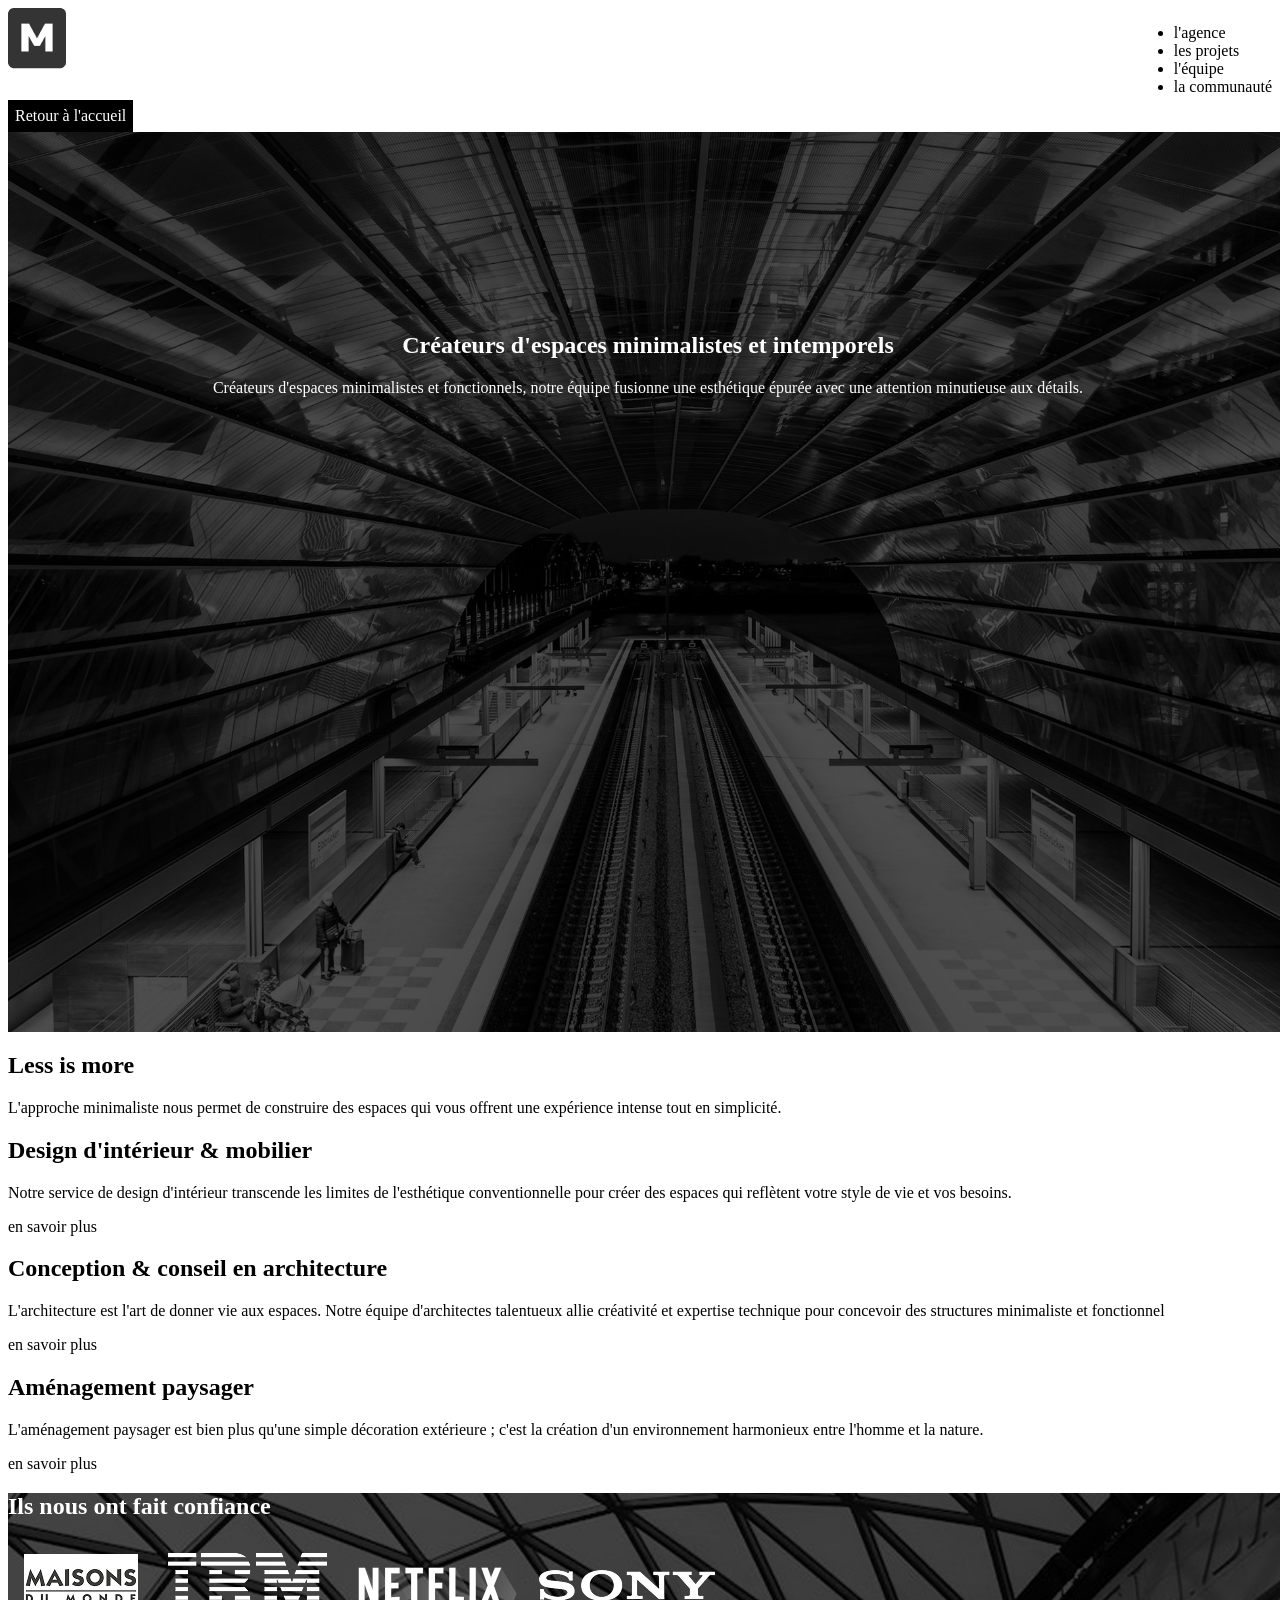
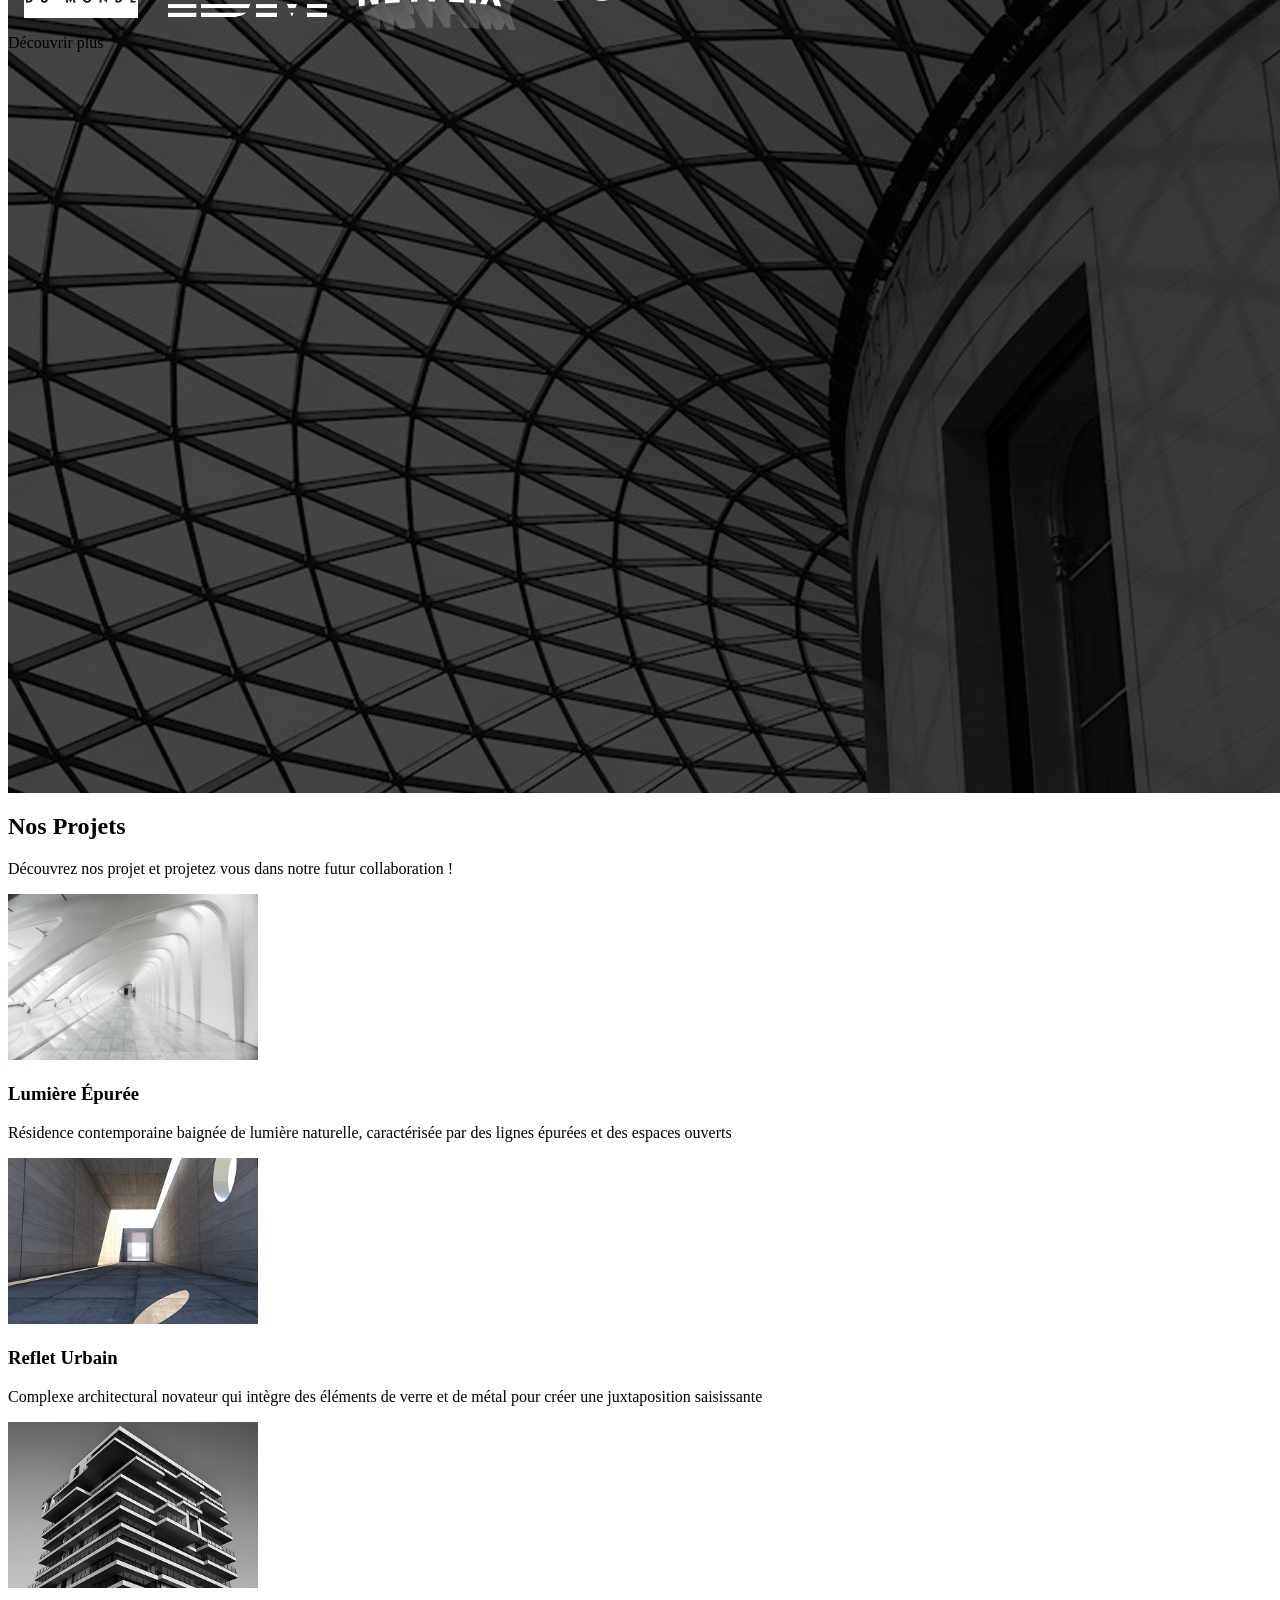
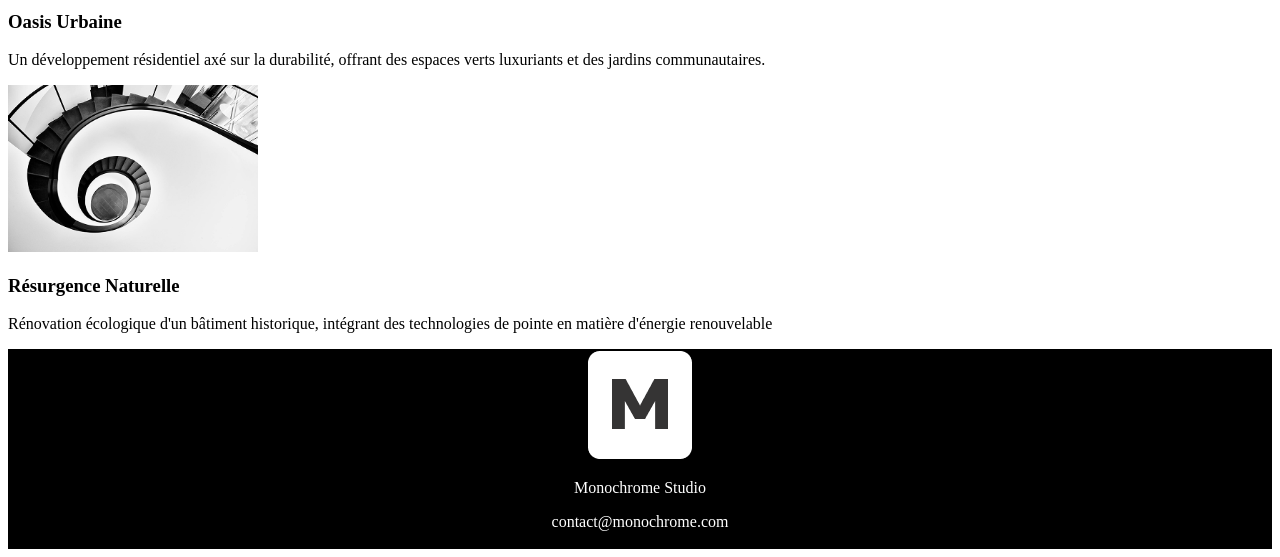
==== page2.html @ 57cabbd8 "ajout" ====
<!DOCTYPE html>
<html lang="en">
<head>
    <meta charset="UTF-8">
    <meta name="viewport" content="width=device-width, initial-scale=1.0">
    <title>Document</title>
    <link rel="stylesheet" href="style.css">
</head>
<body>
    <header>

        <div>
            <img src="asset/logo-black.png" alt="logo">
        </div>

        <a class="bouton_deux" href="index.html">Retour à l'accueil</a>

        <nav>
            <ul>
                <li><a href="">l'agence</a></li>
                <li><a href="">les projets</a></li>
                <li><a href="">l'équipe</a></li>
                <li><a href="">la communauté</a></li>
            </ul>
        </nav>

    </header>

    <main>

        <section class="section-hero blanc">
            <h1 class="centrer">Créateurs d'espaces minimalistes et intemporels</h1>
            <p class="centrer">Créateurs d'espaces minimalistes et fonctionnels, notre équipe fusionne une esthétique épurée avec une attention minutieuse aux détails.</p>
        </section>


        <section>
            <h2>Less is more</h2>
            <p>L'approche minimaliste nous permet de construire des espaces qui vous offrent une expérience intense tout
                en
                simplicité.</p>

            <div>
                <h2>Design d'intérieur & mobilier</h2>
                <p>Notre service de design d'intérieur transcende les limites de l'esthétique conventionnelle pour créer
                    des
                    espaces qui reflètent votre style de vie et vos besoins. </p>
                <a href="">en savoir plus</a>
            </div>

            <div>
                <h2>Conception & conseil en architecture</h2>
                <p>L'architecture est l'art de donner vie aux espaces. Notre équipe d'architectes talentueux allie
                    créativité et expertise technique pour concevoir des structures minimaliste et fonctionnel</p>
                <a href="">en savoir plus</a>
            </div>

            <div>
                <h2>Aménagement paysager</h2>
                <p>L'aménagement paysager est bien plus qu'une simple décoration extérieure ; c'est la création d'un
                    environnement harmonieux entre l'homme et la nature. </p>
                <a href="">en savoir plus</a>
            </div>
        </section>

        <section class="fond2">

            <h2 class="blanc">Ils nous ont fait confiance</h2>

            <div>
                <img src="asset/maison-du-monde.png" alt="maison-du-monde">
                <img src="asset/ibm.png" alt="ibm">
                <img src="asset/netflix.png" alt="netflix">
                <img src="asset/sony.png" alt="sony">
            </div>

            <a href="">Découvrir plus</a>
        </section>

        <section>
            <a href="">
                <div>
                    <h2>Nos Projets</h2>
                    <p>Découvrez nos projet et projetez vous dans notre futur collaboration !</p>


                    <img src="asset/img1-lumiere-Epuree.png" alt="lumière" width="250">
                    <h3>Lumière Épurée</h3>
                    <p>Résidence contemporaine baignée de lumière naturelle, caractérisée par des lignes épurées et des espaces ouverts</p>
                </div>
            </a>

            <div>
                <img src="asset/img-galerie-2.png" alt="reflet" width="250">
                <h3>Reflet Urbain</h3>
                <p>Complexe architectural novateur qui intègre des éléments de verre et de métal pour créer une
                    juxtaposition saisissante</p>
            </div>

            <div>
                <img src="asset/img-galerie-3.png" alt="oasis" width="250">
                <h3>Oasis Urbaine</h3>
                <p>Un développement résidentiel axé sur la durabilité, offrant des espaces verts luxuriants et des
                    jardins
                    communautaires.</p>
            </div>

            <div>
                <img src="asset/img-galerie-4.png" alt="résurgence" width="250">
                <h3>Résurgence Naturelle</h3>
                <p>Rénovation écologique d'un bâtiment historique, intégrant des technologies de pointe en matière
                    d'énergie
                    renouvelable</p>
            </div>
        </section>
    </main>

    <footer>
        <img src="asset/logo-white.png" alt="logo">
        <p>Monochrome Studio</p>
        <p>contact@monochrome.com</p>
    </footer>
    
</body>
</html>
---- style.css ----
header{
    display: flex;
    justify-content: space-between;
}

.blanc {
    color: #FFFFFF;
}

.centrer {
    text-align: center;
    position: relative;
    top: 200px;
}

.section-hero {
    width: 1280px;
    height: 100vh;
    /* 100% de la hauteur de l'écran */
    background-image: url(asset/bg-image-hero.png);
    background-repeat: no-repeat;
    background-size: cover;
}

.fond2 {
    width: 1280px;
    height: 100vh;
    background-image: url(asset/bg-image-2.png);
    background-repeat: no-repeat;
    background-size: cover;
}

footer {
    background: black;
    text-align: center;
    color: white;
    padding: 2px;
}

a{
    text-decoration: none;
    color: black
}

.bouton{
    border:1px solid black;
    border-radius: 30px;
    background-color: black;
    padding: 5px;
    color: white;
}

.bouton_deux{
    border:2px solid black;
    background-color: black;
    color: white;
    padding: 5px;
    position: absolute;
    left: 500 px;
    top: 100px
}
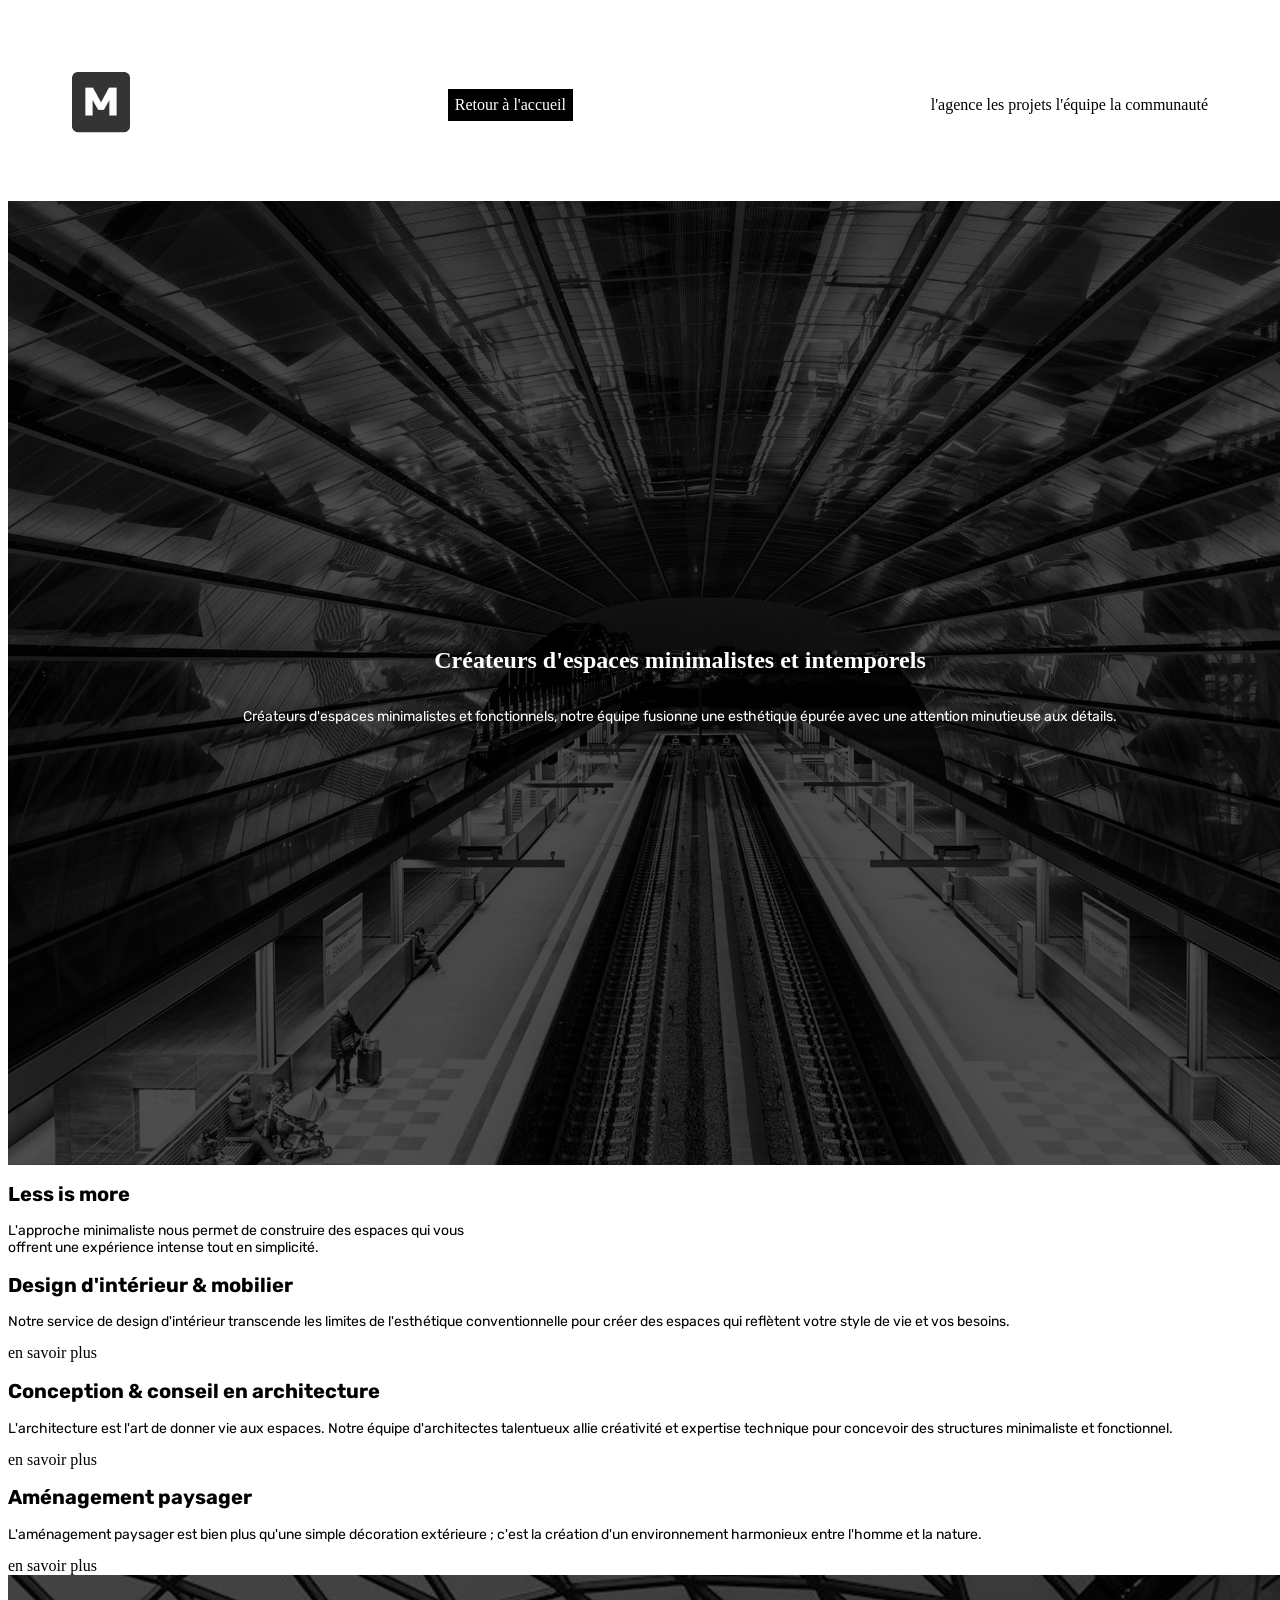
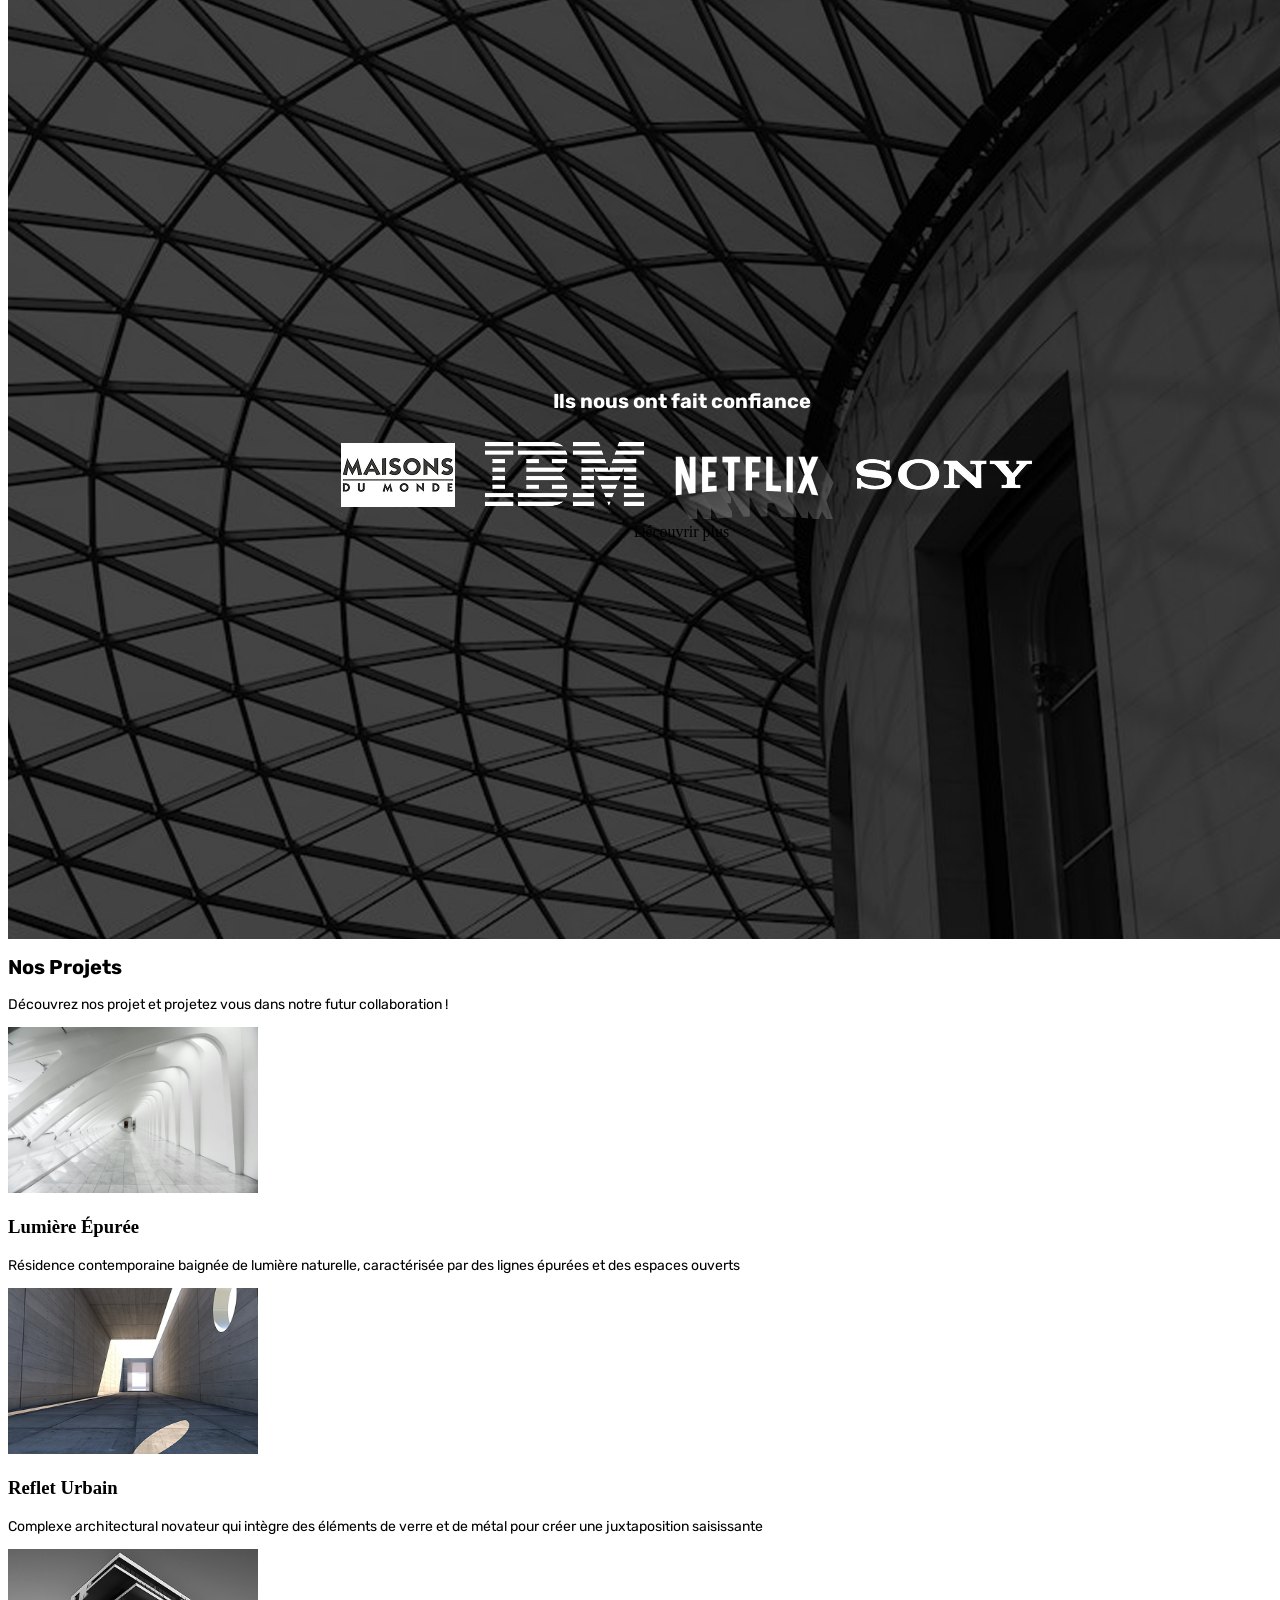
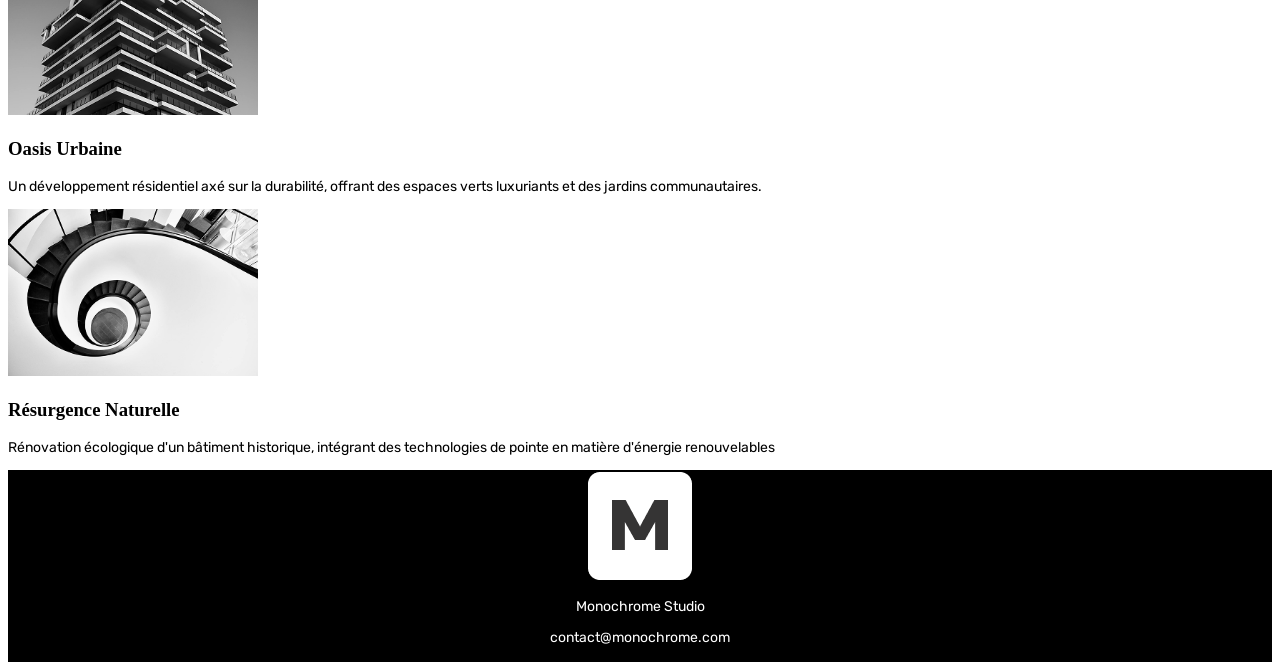
==== commit cf561fea: "nav" ====
--- a/page2.html
+++ b/page2.html
@@ -1,11 +1,13 @@
 <!DOCTYPE html>
 <html lang="en">
+
 <head>
     <meta charset="UTF-8">
     <meta name="viewport" content="width=device-width, initial-scale=1.0">
     <title>Document</title>
     <link rel="stylesheet" href="style.css">
 </head>
+
 <body>
     <header>
 
@@ -36,29 +38,23 @@
 
         <section>
             <h2>Less is more</h2>
-            <p>L'approche minimaliste nous permet de construire des espaces qui vous offrent une expérience intense tout
-                en
-                simplicité.</p>
+            <p>L'approche minimaliste nous permet de construire des espaces qui vous<br>      offrent une expérience intense tout en simplicité.</p>
 
             <div>
                 <h2>Design d'intérieur & mobilier</h2>
-                <p>Notre service de design d'intérieur transcende les limites de l'esthétique conventionnelle pour créer
-                    des
-                    espaces qui reflètent votre style de vie et vos besoins. </p>
+                <p>Notre service de design d'intérieur transcende les limites de  l'esthétique conventionnelle pour créer des espaces qui reflètent votre  style de vie et vos besoins.</p>
                 <a href="">en savoir plus</a>
             </div>
 
             <div>
                 <h2>Conception & conseil en architecture</h2>
-                <p>L'architecture est l'art de donner vie aux espaces. Notre équipe d'architectes talentueux allie
-                    créativité et expertise technique pour concevoir des structures minimaliste et fonctionnel</p>
+                <p>L'architecture est l'art de donner vie aux espaces. Notre équipe  d'architectes talentueux allie créativité et expertise technique pour  concevoir des structures minimaliste et fonctionnel.</p>
                 <a href="">en savoir plus</a>
             </div>
 
             <div>
                 <h2>Aménagement paysager</h2>
-                <p>L'aménagement paysager est bien plus qu'une simple décoration extérieure ; c'est la création d'un
-                    environnement harmonieux entre l'homme et la nature. </p>
+                <p>L'aménagement paysager est bien plus qu'une simple décoration extérieure  ; c'est la création d'un environnement harmonieux entre l'homme et la  nature.</p>
                 <a href="">en savoir plus</a>
             </div>
         </section>
@@ -86,7 +82,8 @@
 
                     <img src="asset/img1-lumiere-Epuree.png" alt="lumière" width="250">
                     <h3>Lumière Épurée</h3>
-                    <p>Résidence contemporaine baignée de lumière naturelle, caractérisée par des lignes épurées et des espaces ouverts</p>
+                    <p>Résidence contemporaine baignée de lumière naturelle, caractérisée par des lignes épurées et des
+                        espaces ouverts</p>
                 </div>
             </a>
 
@@ -110,7 +107,7 @@
                 <h3>Résurgence Naturelle</h3>
                 <p>Rénovation écologique d'un bâtiment historique, intégrant des technologies de pointe en matière
                     d'énergie
-                    renouvelable</p>
+                    renouvelables</p>
             </div>
         </section>
     </main>
@@ -120,6 +117,7 @@
         <p>Monochrome Studio</p>
         <p>contact@monochrome.com</p>
     </footer>
-    
+
 </body>
+
 </html>
--- a/style.css
+++ b/style.css
@@ -1,6 +1,10 @@
+@import url('https://fonts.googleapis.com/css2?family=Rubik:ital,wght@0,300..900;1,300..900&display=swap');
+
 header{
     display: flex;
     justify-content: space-between;
+    align-items: center;
+    padding: 4rem;
 }
 
 .blanc {
@@ -9,8 +13,8 @@
 
 .centrer {
     text-align: center;
-    position: relative;
-    top: 200px;
+    /*position: relative;*/
+    /*top: 200px;*/
 }
 
 .section-hero {
@@ -19,15 +23,29 @@
     /* 100% de la hauteur de l'écran */
     background-image: url(asset/bg-image-hero.png);
     background-repeat: no-repeat;
+    background-position: center;
     background-size: cover;
+    display: flex;
+    flex-direction: column;
+    justify-content: center;
+    align-items: center;
+    text-align: center;
+    padding: 2rem;
 }
 
 .fond2 {
-    width: 1280px;
+    width: 1283px;
     height: 100vh;
     background-image: url(asset/bg-image-2.png);
     background-repeat: no-repeat;
+    background-position: center;
     background-size: cover;
+    display: flex;
+    flex-direction: column;
+    justify-content: center;
+    align-items: center;
+    text-align: center;
+    padding: 2rem;
 }
 
 footer {
@@ -39,7 +57,36 @@
 
 a{
     text-decoration: none;
-    color: black
+    color: black;
+}
+
+#menu a {
+    letter-spacing: 0.2rem;
+}
+
+li{
+    list-style: none;
+    display: inline-block;
+}
+
+.taille{
+    font-family: "Rubik", sans-serif;
+    font-size: 36px;
+}
+
+h2{
+    font-family: "Rubik", sans-serif;
+    font-size: 20px;
+}
+
+p{
+    font-family: "Rubik", sans-serif;
+    font-size: 14px;
+}
+
+.flex{
+    display: flex;
+    padding: 2rem;
 }
 
 .bouton{
@@ -55,7 +102,7 @@
     background-color: black;
     color: white;
     padding: 5px;
-    position: absolute;
-    left: 500 px;
-    top: 100px
+    /*position: absolute;*/
+    /*left: 500px;*/
+    /*top: 50px;*/
 }
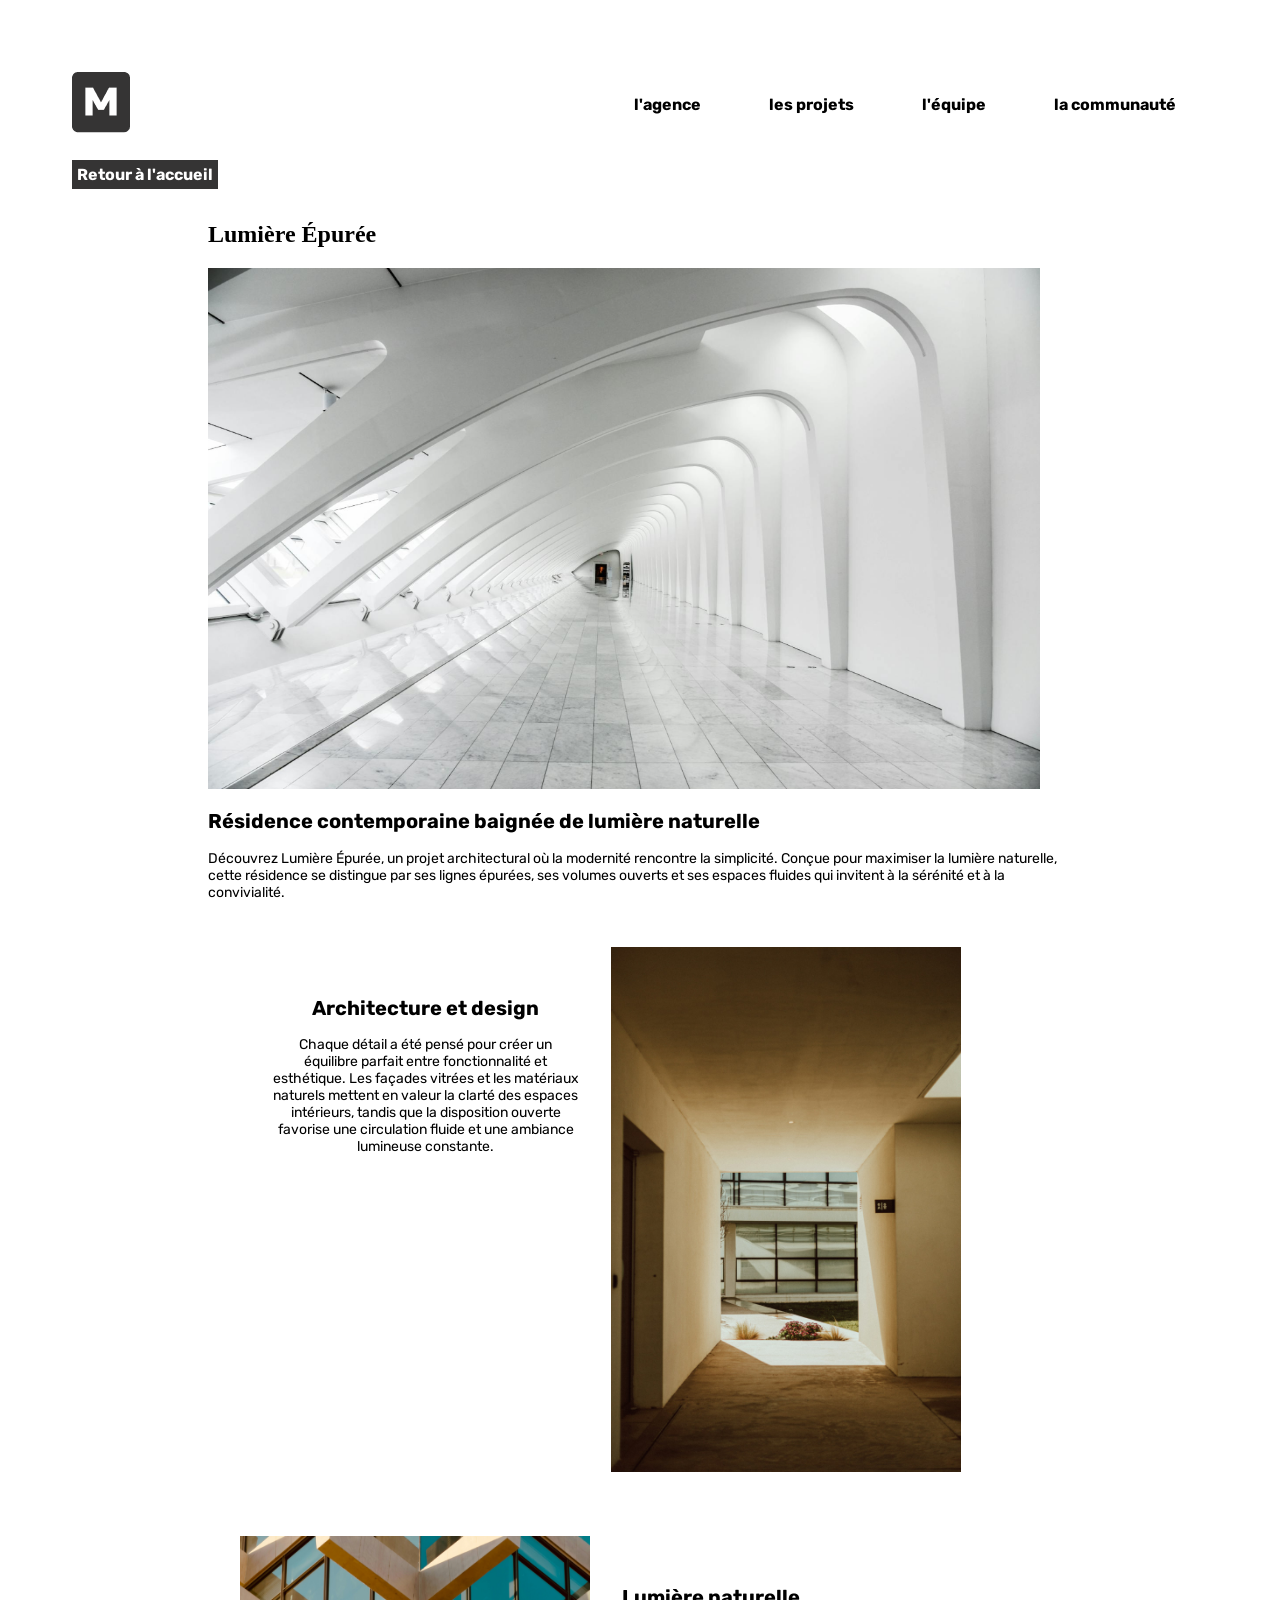
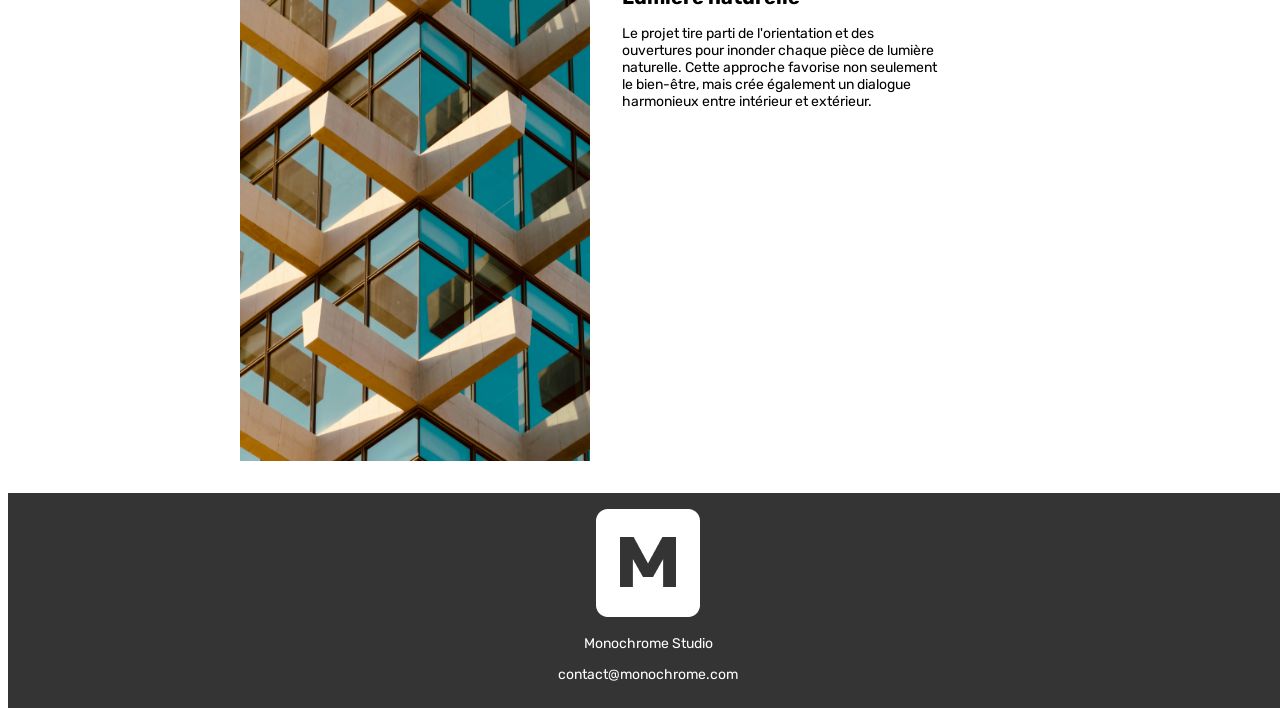
==== commit 28b1a42c: "page2" ====
--- a/page2.html
+++ b/page2.html
@@ -30,86 +30,47 @@
 
     <main>
 
-        <section class="section-hero blanc">
-            <h1 class="centrer">Créateurs d'espaces minimalistes et intemporels</h1>
-            <p class="centrer">Créateurs d'espaces minimalistes et fonctionnels, notre équipe fusionne une esthétique épurée avec une attention minutieuse aux détails.</p>
+        <section class="marges">
+            <h1>Lumière Épurée</h1>
+
+            <img class="lumière" src="asset/img1-lumiere-Epuree.png" alt="lumière épurée">
+
+            <h2>Résidence contemporaine baignée de lumière naturelle</h2>
+
+            <p>Découvrez Lumière Épurée, un projet architectural où la modernité rencontre la simplicité. Conçue pour
+                maximiser la lumière naturelle, cette résidence se distingue par ses lignes épurées, ses volumes ouverts
+                et ses espaces fluides qui invitent à la sérénité et à la convivialité.</p>
         </section>
 
 
-        <section>
-            <h2>Less is more</h2>
-            <p>L'approche minimaliste nous permet de construire des espaces qui vous<br>      offrent une expérience intense tout en simplicité.</p>
+        <section class="flex marges">
+            <div class="paragraphe centrer padding">
+                <h2>Architecture et design</h2>
 
-            <div>
-                <h2>Design d'intérieur & mobilier</h2>
-                <p>Notre service de design d'intérieur transcende les limites de  l'esthétique conventionnelle pour créer des espaces qui reflètent votre  style de vie et vos besoins.</p>
-                <a href="">en savoir plus</a>
+                <p>Chaque détail a été pensé pour créer un équilibre parfait entre fonctionnalité et
+                    esthétique. Les façades vitrées et les matériaux naturels mettent en valeur la clarté des espaces
+                    intérieurs, tandis que la disposition ouverte favorise une circulation fluide et une ambiance
+                    lumineuse
+                    constante.</p>
             </div>
 
-            <div>
-                <h2>Conception & conseil en architecture</h2>
-                <p>L'architecture est l'art de donner vie aux espaces. Notre équipe  d'architectes talentueux allie créativité et expertise technique pour  concevoir des structures minimaliste et fonctionnel.</p>
-                <a href="">en savoir plus</a>
-            </div>
+            <img class="architecture" src="asset/architecture et design.jpg" alt="architecture et design">
+        </section>
 
-            <div>
-                <h2>Aménagement paysager</h2>
-                <p>L'aménagement paysager est bien plus qu'une simple décoration extérieure  ; c'est la création d'un environnement harmonieux entre l'homme et la  nature.</p>
-                <a href="">en savoir plus</a>
+        <section class="flex marges">
+
+            <img class="architecture" src="asset/lumière naturelle.jpg" alt="lumière naturelle">
+
+            <div class="paragraphes padding">
+                <h2>Lumière naturelle</h2>
+
+                <p>Le projet tire parti de l'orientation et des ouvertures pour inonder chaque pièce de lumière
+                    naturelle. Cette approche favorise non seulement le bien-être, mais crée également un dialogue
+                    harmonieux entre intérieur et extérieur.
+                </p>
             </div>
         </section>
 
-        <section class="fond2">
-
-            <h2 class="blanc">Ils nous ont fait confiance</h2>
-
-            <div>
-                <img src="asset/maison-du-monde.png" alt="maison-du-monde">
-                <img src="asset/ibm.png" alt="ibm">
-                <img src="asset/netflix.png" alt="netflix">
-                <img src="asset/sony.png" alt="sony">
-            </div>
-
-            <a href="">Découvrir plus</a>
-        </section>
-
-        <section>
-            <a href="">
-                <div>
-                    <h2>Nos Projets</h2>
-                    <p>Découvrez nos projet et projetez vous dans notre futur collaboration !</p>
-
-
-                    <img src="asset/img1-lumiere-Epuree.png" alt="lumière" width="250">
-                    <h3>Lumière Épurée</h3>
-                    <p>Résidence contemporaine baignée de lumière naturelle, caractérisée par des lignes épurées et des
-                        espaces ouverts</p>
-                </div>
-            </a>
-
-            <div>
-                <img src="asset/img-galerie-2.png" alt="reflet" width="250">
-                <h3>Reflet Urbain</h3>
-                <p>Complexe architectural novateur qui intègre des éléments de verre et de métal pour créer une
-                    juxtaposition saisissante</p>
-            </div>
-
-            <div>
-                <img src="asset/img-galerie-3.png" alt="oasis" width="250">
-                <h3>Oasis Urbaine</h3>
-                <p>Un développement résidentiel axé sur la durabilité, offrant des espaces verts luxuriants et des
-                    jardins
-                    communautaires.</p>
-            </div>
-
-            <div>
-                <img src="asset/img-galerie-4.png" alt="résurgence" width="250">
-                <h3>Résurgence Naturelle</h3>
-                <p>Rénovation écologique d'un bâtiment historique, intégrant des technologies de pointe en matière
-                    d'énergie
-                    renouvelables</p>
-            </div>
-        </section>
     </main>
 
     <footer>
--- a/style.css
+++ b/style.css
@@ -1,6 +1,6 @@
 @import url('https://fonts.googleapis.com/css2?family=Rubik:ital,wght@0,300..900;1,300..900&display=swap');
 
-header{
+header {
     display: flex;
     justify-content: space-between;
     align-items: center;
@@ -40,22 +40,17 @@
     background-repeat: no-repeat;
     background-position: center;
     background-size: cover;
-    display: flex;
-    flex-direction: column;
-    justify-content: center;
-    align-items: center;
-    text-align: center;
     padding: 2rem;
 }
 
-footer {
-    background: black;
-    text-align: center;
-    color: white;
-    padding: 2px;
+header a {
+    font-family: "Rubik", sans-serif;
+    font-size: 16px;
+    font-weight: bold;
 }
 
-a{
+a {
+    font-family: "Rubik", sans-serif;
     text-decoration: none;
     color: black;
 }
@@ -64,45 +59,91 @@
     letter-spacing: 0.2rem;
 }
 
-li{
+li {
     list-style: none;
     display: inline-block;
+    padding: 0 2rem;
 }
 
-.taille{
+.taille {
     font-family: "Rubik", sans-serif;
     font-size: 36px;
 }
 
-h2{
+h2 {
     font-family: "Rubik", sans-serif;
     font-size: 20px;
 }
 
-p{
+p {
     font-family: "Rubik", sans-serif;
     font-size: 14px;
 }
 
-.flex{
+.paragraphe {
+    width: 307px;
+    height: 213px;
+}
+
+.paragraphes {
+    width: 315px;
+    height: 161px;
+}
+
+.flex {
     display: flex;
+    padding: 2rem;
+    flex-wrap: nowrap;
+}
+
+.padding {
     padding: 2rem;
 }
 
-.bouton{
-    border:1px solid black;
+.bouton {
+    border: 1px solid black;
     border-radius: 30px;
     background-color: black;
     padding: 5px;
     color: white;
 }
 
-.bouton_deux{
-    border:2px solid black;
-    background-color: black;
+.btn {
+    border: 1px solid black;
+    border-radius: 30px;
+    background-color: white;
+    padding: 5px;
+    color: black;
+    position: absolute;
+}
+
+.bouton_deux {
+    background-color: #353434;
     color: white;
     padding: 5px;
-    /*position: absolute;*/
-    /*left: 500px;*/
-    /*top: 50px;*/
+    position: absolute;
+    top: 160px;
+}
+
+.lumière {
+    width: 832px;
+    height: 521px;
+}
+
+.architecture {
+    width: 350px;
+    height: 525px;
+}
+
+.marges{
+    margin-inline: 200px 200px;
+}
+
+footer {
+    width: 1280px;
+    height: 183px;
+    background-color: #353434;
+    text-align: center;
+    color: white;
+    padding: 1rem 0 1rem 0;
 }
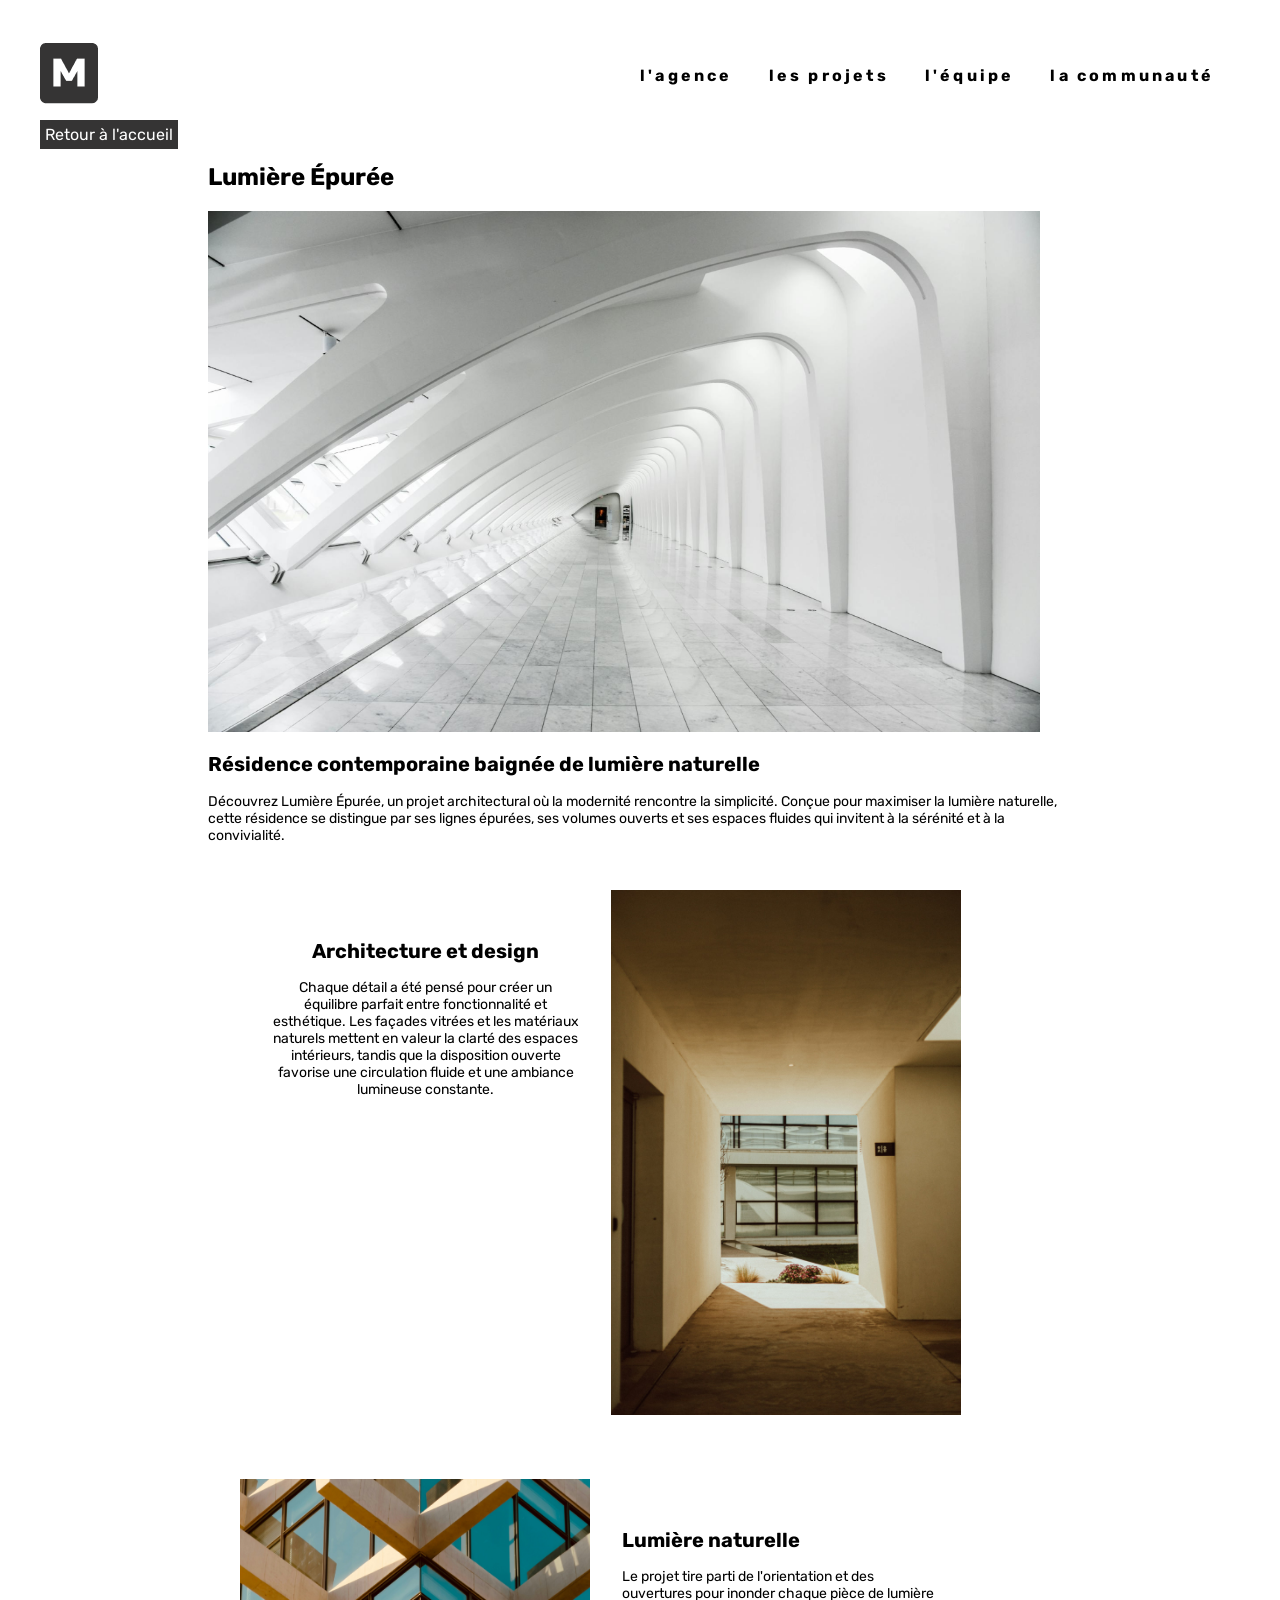
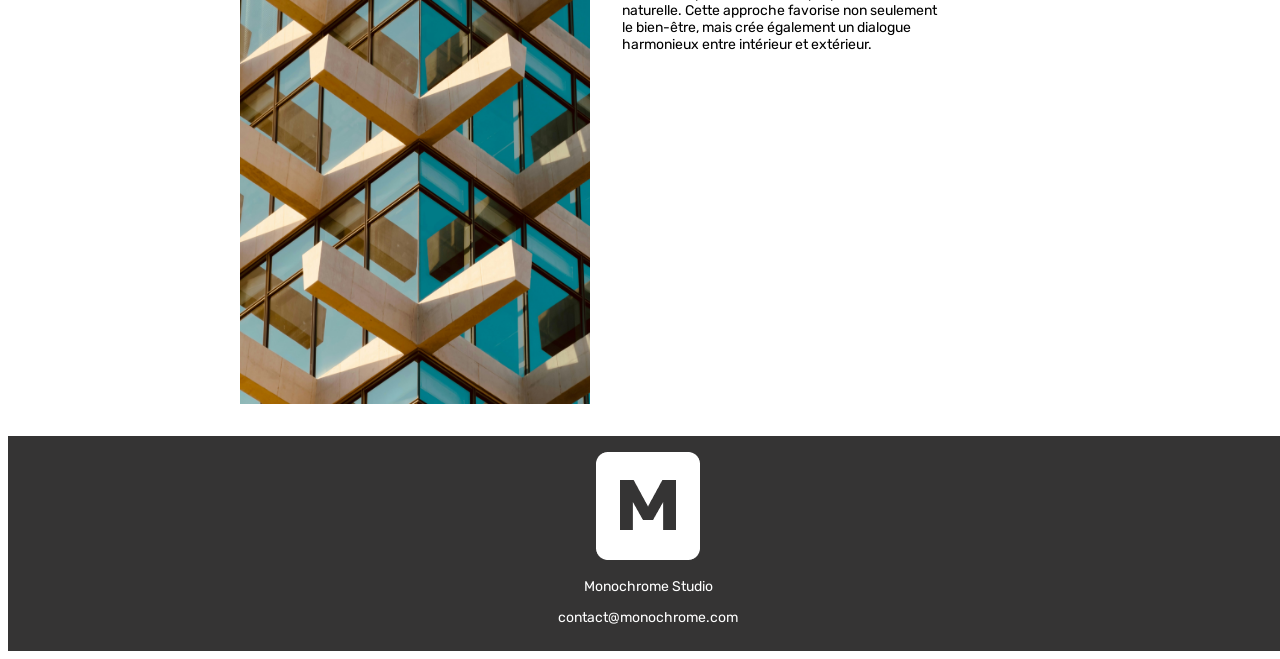
==== commit 3d74d4bd: "ajout" ====
--- a/page2.html
+++ b/page2.html
@@ -17,7 +17,7 @@
 
         <a class="bouton_deux" href="index.html">Retour à l'accueil</a>
 
-        <nav>
+        <nav id="menu">
             <ul>
                 <li><a href="">l'agence</a></li>
                 <li><a href="">les projets</a></li>
--- a/style.css
+++ b/style.css
@@ -1,10 +1,25 @@
 @import url('https://fonts.googleapis.com/css2?family=Rubik:ital,wght@0,300..900;1,300..900&display=swap');
+
+body{
+    font-family: "Rubik", sans-serif;
+}
 
 header {
     display: flex;
     justify-content: space-between;
     align-items: center;
-    padding: 4rem;
+    padding: 2rem;
+}
+
+header a {
+    font-size: 16px;
+    color: black;
+}
+
+nav {
+    padding: 10px 10px;
+    width: max-content;
+    box-sizing: border-box;
 }
 
 .blanc {
@@ -40,43 +55,52 @@
     background-repeat: no-repeat;
     background-position: center;
     background-size: cover;
+    display: flex;
+    flex-direction: column;
+    justify-content: center;
+    align-items: center;
+    text-align: center;
     padding: 2rem;
 }
 
-header a {
-    font-family: "Rubik", sans-serif;
-    font-size: 16px;
+nav a {
     font-weight: bold;
 }
 
 a {
-    font-family: "Rubik", sans-serif;
-    text-decoration: none;
-    color: black;
+  text-decoration: none;
+  color: black;
+  font-size: 16px;
 }
 
 #menu a {
     letter-spacing: 0.2rem;
 }
 
+#menu li {
+    display: inline-block;
+    padding: 0 1rem;
+}
+
 li {
     list-style: none;
-    display: inline-block;
-    padding: 0 2rem;
+}
+
+ul {
+    padding: 0;
 }
 
 .taille {
-    font-family: "Rubik", sans-serif;
     font-size: 36px;
 }
 
 h2 {
-    font-family: "Rubik", sans-serif;
+    font-weight: bold;
     font-size: 20px;
 }
 
 p {
-    font-family: "Rubik", sans-serif;
+    font-weight: 400;
     font-size: 14px;
 }
 
@@ -93,28 +117,33 @@
 .flex {
     display: flex;
     padding: 2rem;
-    flex-wrap: nowrap;
 }
 
 .padding {
     padding: 2rem;
 }
 
+.relative {
+    position: relative;
+    top: -150px;
+}
+
 .bouton {
-    border: 1px solid black;
-    border-radius: 30px;
-    background-color: black;
-    padding: 5px;
+    border-radius: 5px;
+    background-color: #353434;
+    padding: 9px 20px;
     color: white;
+    display: inline-block;
 }
 
 .btn {
-    border: 1px solid black;
-    border-radius: 30px;
+    border-radius: 5px;
     background-color: white;
-    padding: 5px;
+    padding: 9px 20px;
     color: black;
-    position: absolute;
+    display: inline-block;
+    position: relative;
+    top: 80px;
 }
 
 .bouton_deux {
@@ -122,7 +151,7 @@
     color: white;
     padding: 5px;
     position: absolute;
-    top: 160px;
+    top: 120px;
 }
 
 .lumière {
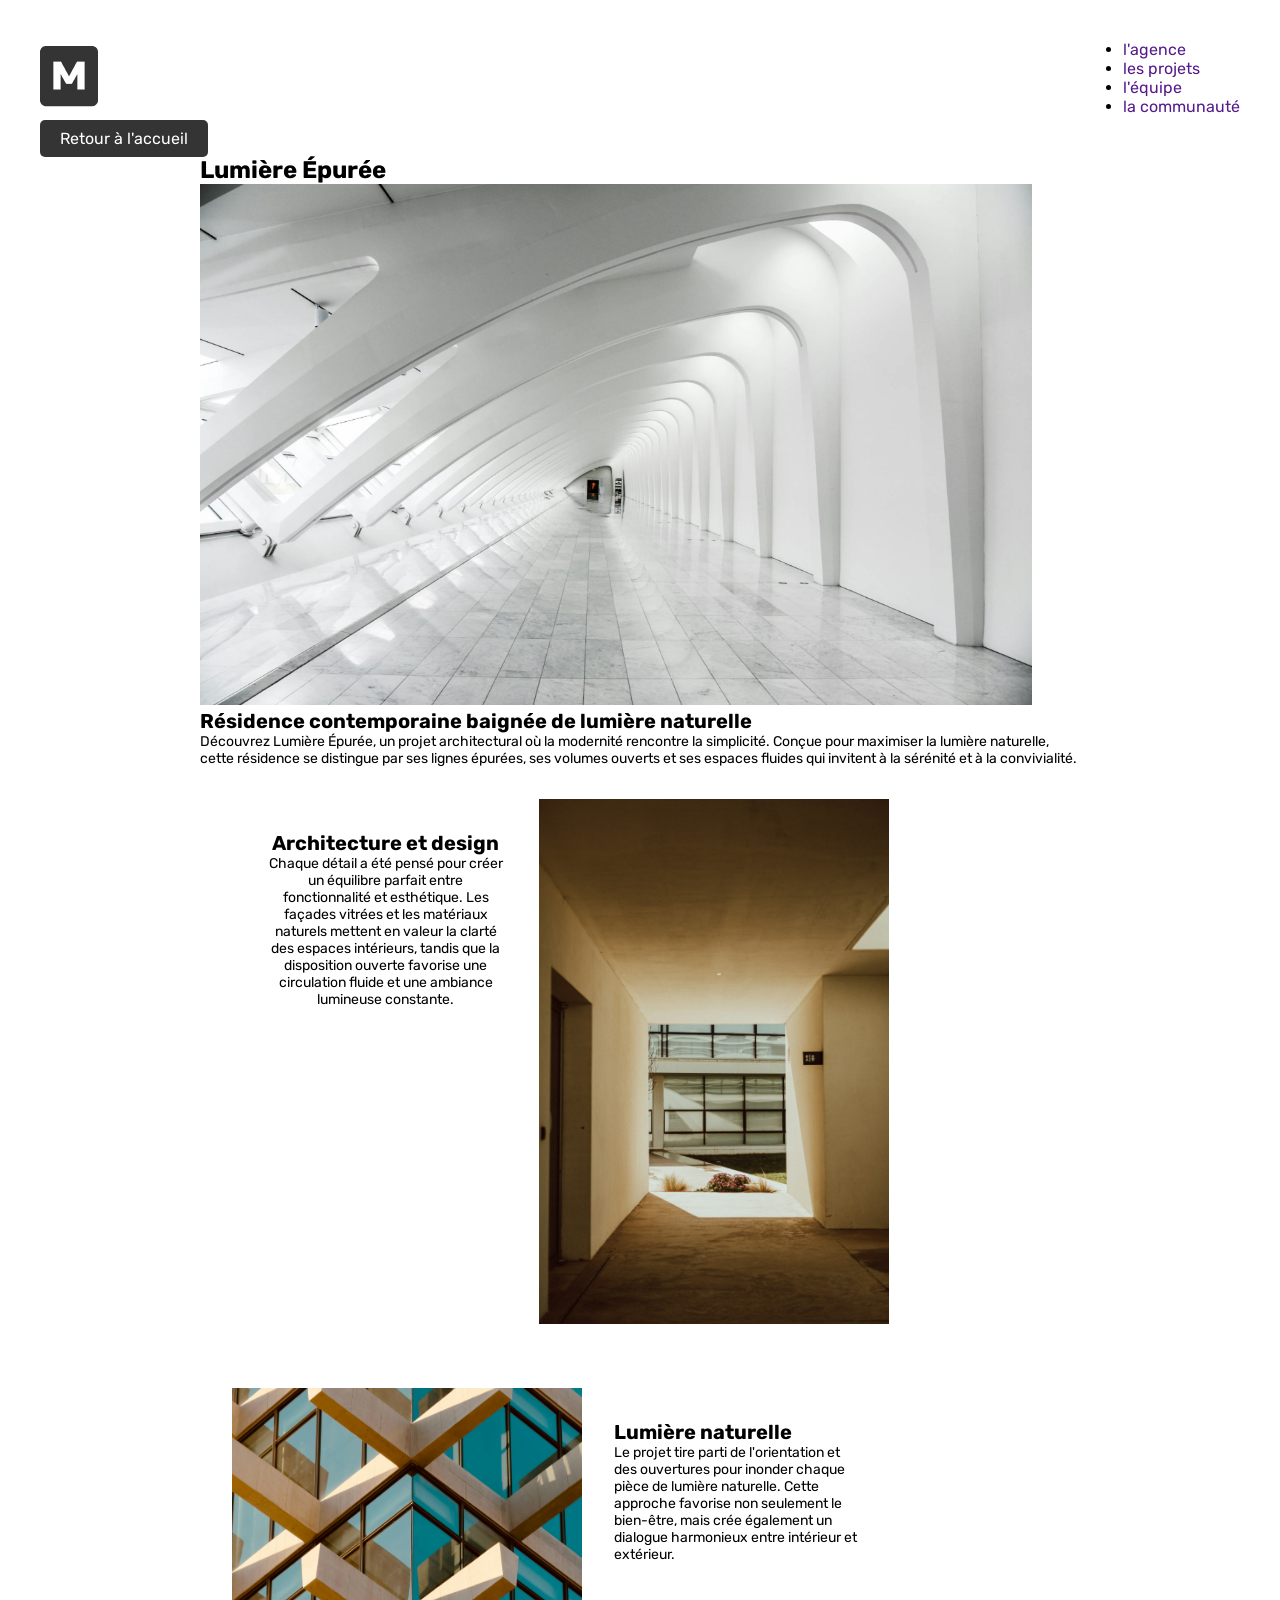
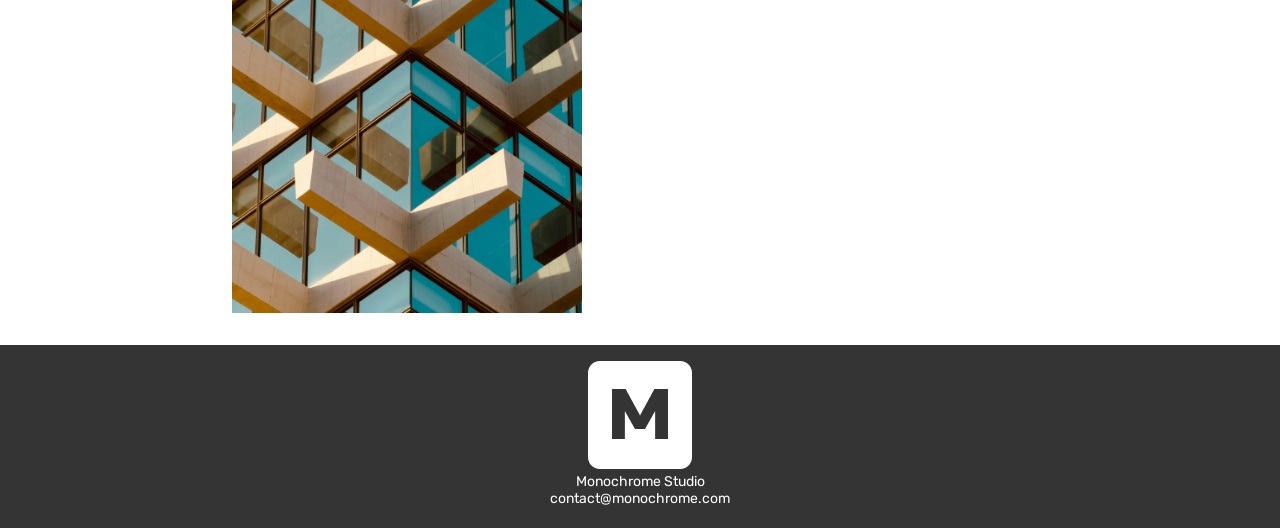
==== commit e7dec62c: "display" ====
--- a/page2.html
+++ b/page2.html
@@ -17,7 +17,7 @@
 
         <a class="bouton_deux" href="index.html">Retour à l'accueil</a>
 
-        <nav id="menu">
+        <nav id="menu" class="gap-8">
             <ul>
                 <li><a href="">l'agence</a></li>
                 <li><a href="">les projets</a></li>
--- a/style.css
+++ b/style.css
@@ -1,25 +1,36 @@
 @import url('https://fonts.googleapis.com/css2?family=Rubik:ital,wght@0,300..900;1,300..900&display=swap');
 
-body{
+* {
+    margin: 0;
+    padding: 0;
+    box-sizing: border-box;
     font-family: "Rubik", sans-serif;
 }
 
+body {
+    font-family: "Rubik", sans-serif;
+}
+
 header {
     display: flex;
+    flex-wrap: wrap;
     justify-content: space-between;
     align-items: center;
-    padding: 2rem;
+    padding: 40px;
+}
+
+.gap-8 {
+    display: flex;
+    gap: 8px;
 }
 
 header a {
-    font-size: 16px;
-    color: black;
+    /* font-size: 16px; */
+    /* color: black; */
 }
 
 nav {
-    padding: 10px 10px;
-    width: max-content;
-    box-sizing: border-box;
+    /* width: max-content; */
 }
 
 .blanc {
@@ -28,8 +39,6 @@
 
 .centrer {
     text-align: center;
-    /*position: relative;*/
-    /*top: 200px;*/
 }
 
 .section-hero {
@@ -38,14 +47,10 @@
     /* 100% de la hauteur de l'écran */
     background-image: url(asset/bg-image-hero.png);
     background-repeat: no-repeat;
-    background-position: center;
     background-size: cover;
     display: flex;
-    flex-direction: column;
+    align-items: center;
     justify-content: center;
-    align-items: center;
-    text-align: center;
-    padding: 2rem;
 }
 
 .fond2 {
@@ -64,34 +69,51 @@
 }
 
 nav a {
-    font-weight: bold;
-}
-
+    /* text-align: center; */
+    /* font-weight: bold; */
+    /* padding: 10px; */
+}
+
+/* Texte */
 a {
-  text-decoration: none;
-  color: black;
-  font-size: 16px;
+    text-decoration: none;
+    /*color: black;*/
+    /*font-size: 16px; */
+}
+
+.black {
+    color: black;
+}
+
+/* Taille */
+
+.w-40 {
+    width: 40px;
 }
 
 #menu a {
-    letter-spacing: 0.2rem;
+    /* letter-spacing: 0.2rem; */
 }
 
 #menu li {
-    display: inline-block;
-    padding: 0 1rem;
+    /* display: inline-block; */
+    /* padding: 0 1rem; */
 }
 
 li {
-    list-style: none;
+    /* list-style: none; */
 }
 
 ul {
-    padding: 0;
+    /* padding: 0; */
 }
 
 .taille {
     font-size: 36px;
+}
+
+h1 {
+    font-weight: bold;
 }
 
 h2 {
@@ -126,6 +148,11 @@
 .relative {
     position: relative;
     top: -150px;
+}
+
+.position {
+    position: relative;
+    left: 260px;
 }
 
 .bouton {
@@ -147,9 +174,11 @@
 }
 
 .bouton_deux {
+    border-radius: 5px;
     background-color: #353434;
     color: white;
-    padding: 5px;
+    padding: 9px 20px;
+    display: inline-block;
     position: absolute;
     top: 120px;
 }
@@ -164,7 +193,7 @@
     height: 525px;
 }
 
-.marges{
+.marges {
     margin-inline: 200px 200px;
 }
 
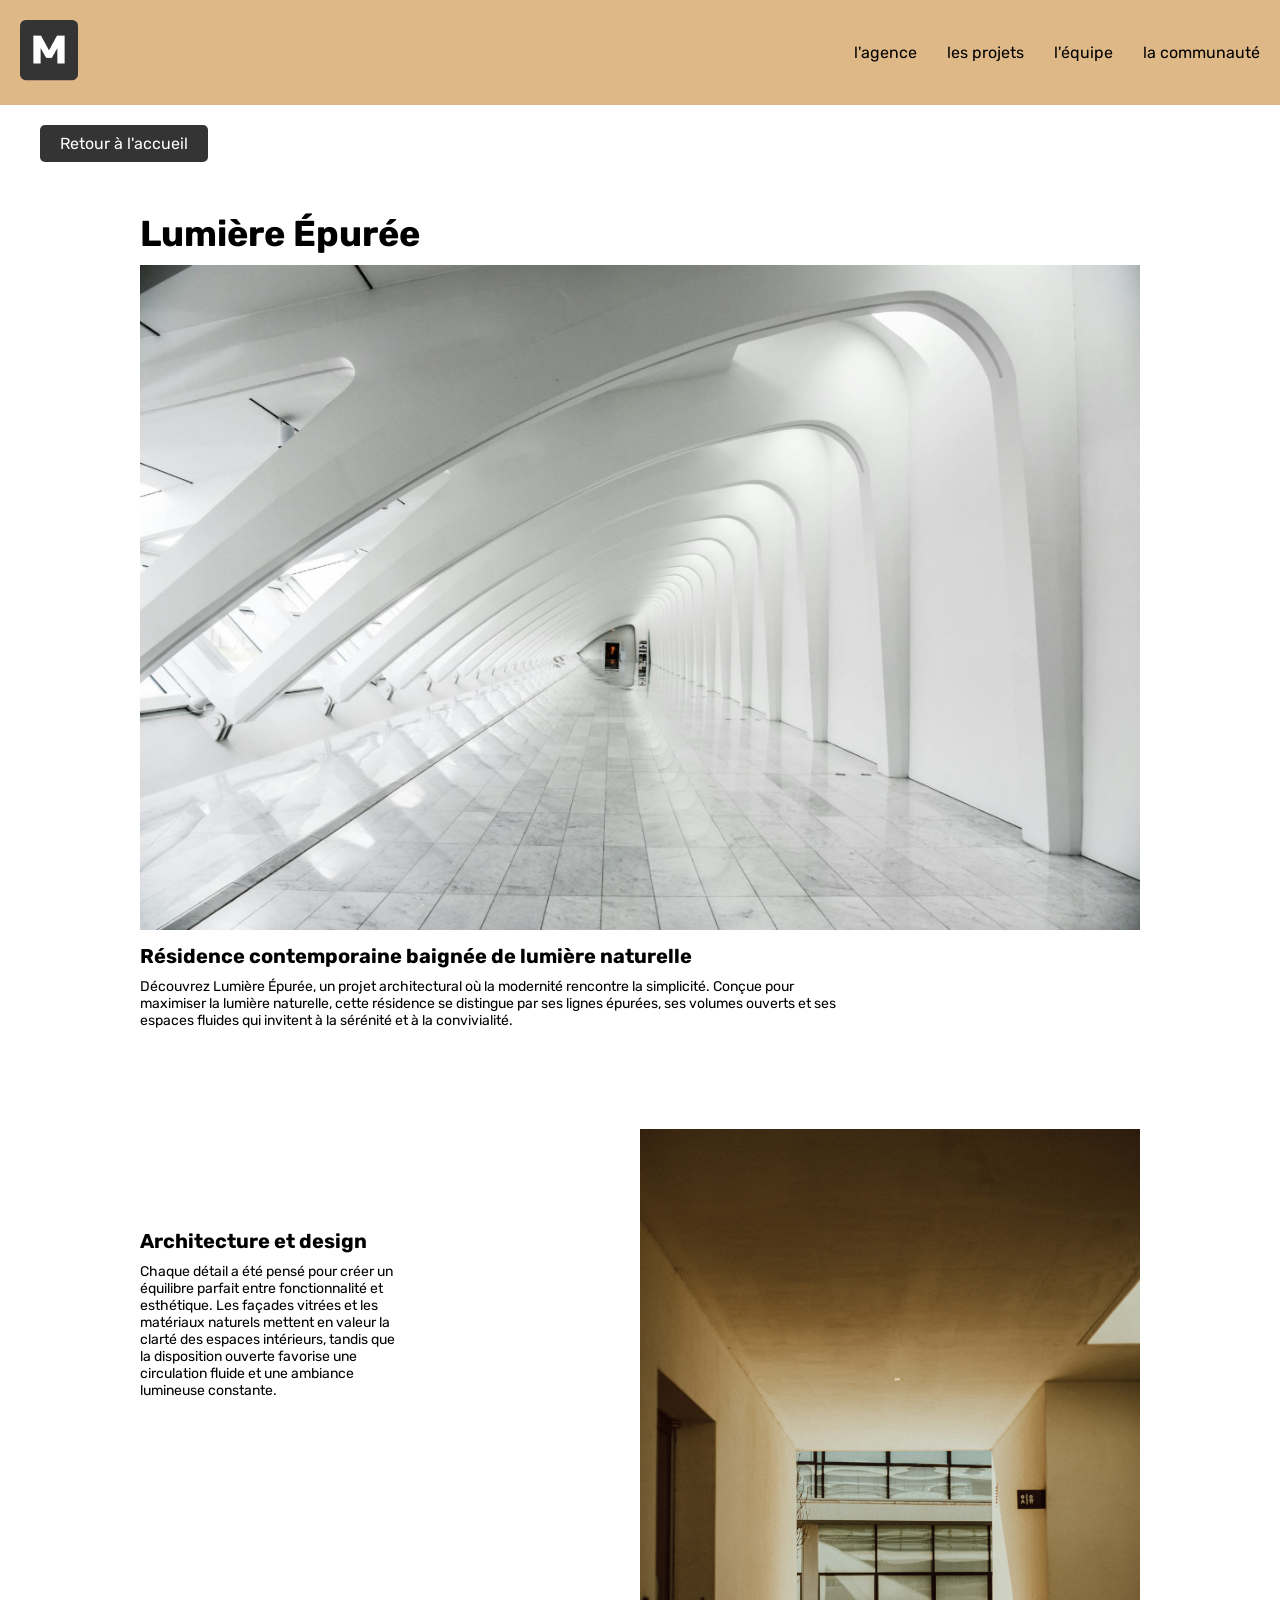
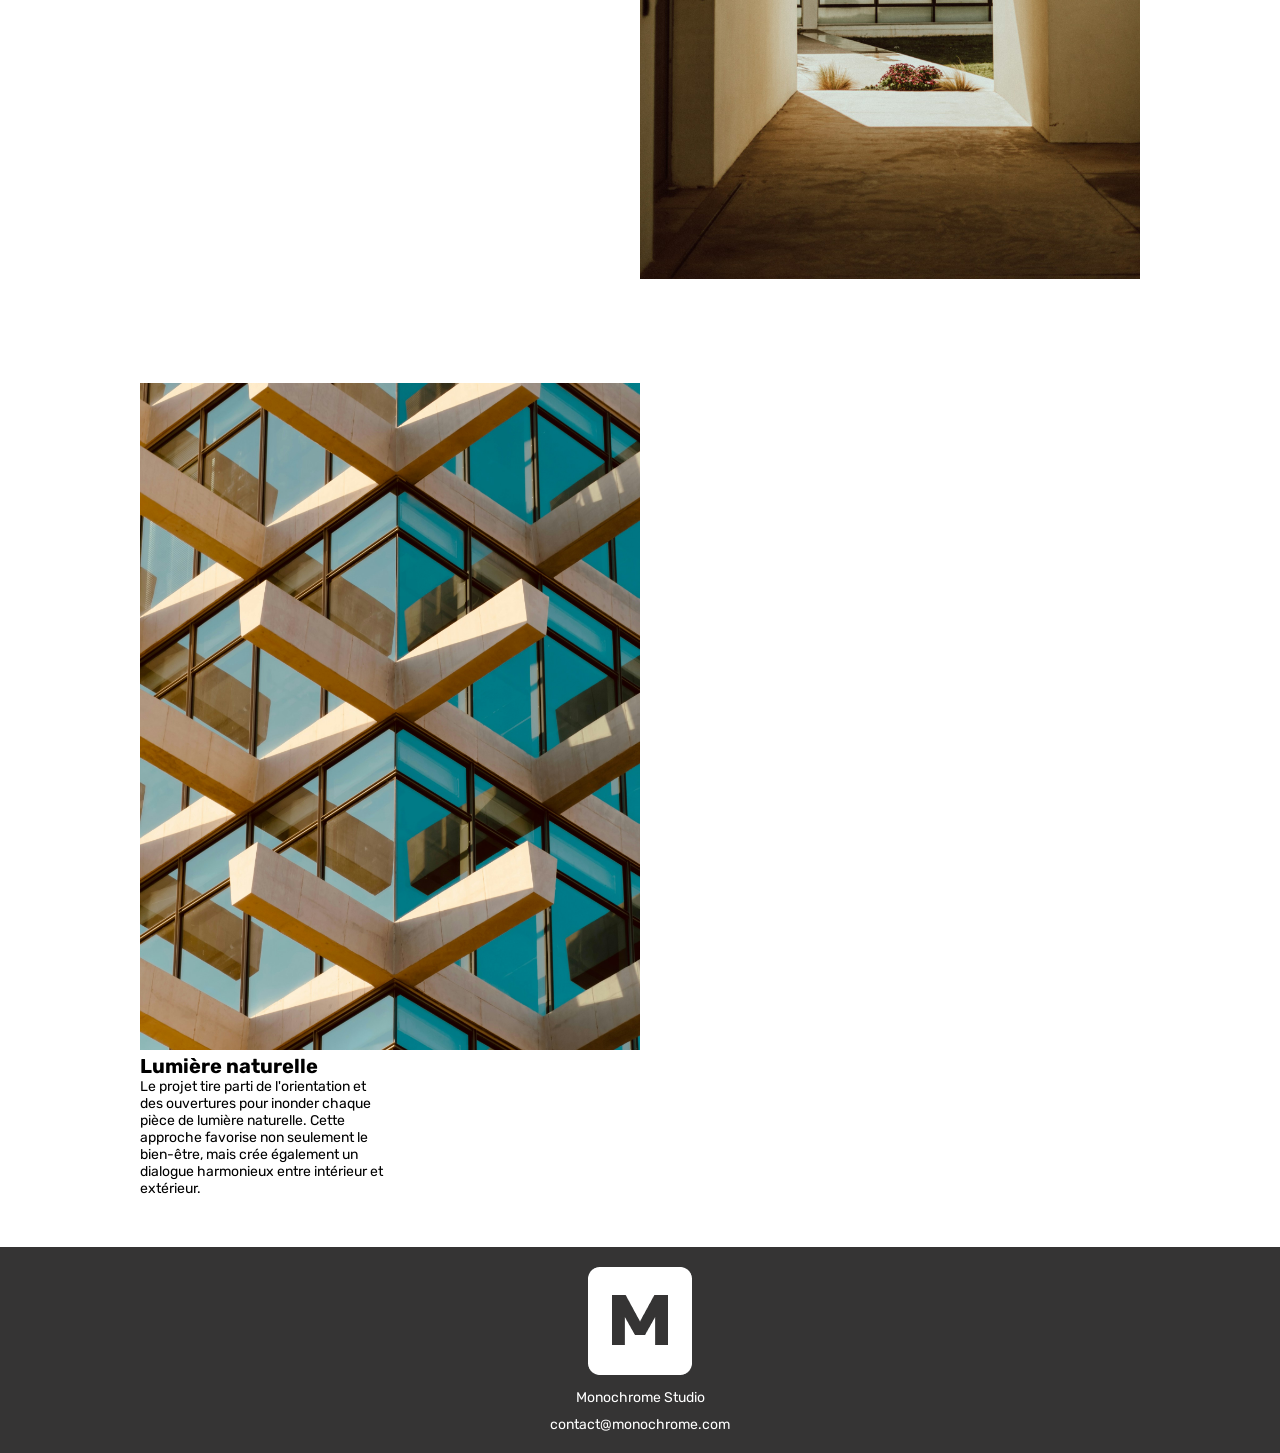
==== commit f06b420b: "page2" ====
--- a/page2.html
+++ b/page2.html
@@ -15,8 +15,6 @@
             <img src="asset/logo-black.png" alt="logo">
         </div>
 
-        <a class="bouton_deux" href="index.html">Retour à l'accueil</a>
-
         <nav id="menu" class="gap-8">
             <ul>
                 <li><a href="">l'agence</a></li>
@@ -30,53 +28,64 @@
 
     <main>
 
-        <section class="marges">
-            <h1>Lumière Épurée</h1>
+        <div class="container-1200">
+            <a class="bouton mt-20" href="index.html">Retour à l'accueil</a>
+        </div>
 
-            <img class="lumière" src="asset/img1-lumiere-Epuree.png" alt="lumière épurée">
+        <section class="padding-50">
+            <div class="container-1000">
+                <h1>Lumière Épurée</h1>
 
-            <h2>Résidence contemporaine baignée de lumière naturelle</h2>
+                <img class="w-100 mt-10" src="asset/img1-lumiere-Epuree.png" alt="lumière épurée">
+                
+                <h3 class="mt-10">Résidence contemporaine baignée de lumière naturelle</h3>
 
-            <p>Découvrez Lumière Épurée, un projet architectural où la modernité rencontre la simplicité. Conçue pour
-                maximiser la lumière naturelle, cette résidence se distingue par ses lignes épurées, ses volumes ouverts
-                et ses espaces fluides qui invitent à la sérénité et à la convivialité.</p>
+                <p class="mt-10">Découvrez Lumière Épurée, un projet architectural où la modernité rencontre la simplicité. Conçue pour <br> maximiser la lumière naturelle, cette résidence se distingue par ses lignes épurées, ses volumes ouverts et ses <br> espaces fluides qui invitent à la sérénité et à la convivialité.</p>
+            </div>
         </section>
 
 
-        <section class="flex marges">
-            <div class="paragraphe centrer padding">
-                <h2>Architecture et design</h2>
+        <section class="padding-50">
+            <div class="container-1000">
+                <div class="flex">
 
-                <p>Chaque détail a été pensé pour créer un équilibre parfait entre fonctionnalité et
-                    esthétique. Les façades vitrées et les matériaux naturels mettent en valeur la clarté des espaces
-                    intérieurs, tandis que la disposition ouverte favorise une circulation fluide et une ambiance
-                    lumineuse
-                    constante.</p>
+                    <div class="w-50 mt-100">
+                        <h3>Architecture et design</h3>
+
+                        <p class="mt-10">Chaque détail a été pensé pour créer un <br> équilibre parfait entre fonctionnalité et <br> esthétique. Les façades vitrées et les <br> matériaux naturels mettent en valeur la <br> clarté des espaces intérieurs, tandis que <br> la disposition ouverte favorise une <br> circulation fluide et une ambiance <br> lumineuse constante.</p>
+                    </div>
+
+                    <div class="w-50">
+                        <img class="w-100" src="asset/architecture et design.jpg" alt="architecture et design">
+                    </div>
+
+                </div>
             </div>
-
-            <img class="architecture" src="asset/architecture et design.jpg" alt="architecture et design">
         </section>
 
-        <section class="flex marges">
+        <section class="padding-50">
+            <div class="container-1000">
+                <div class="flex">
 
-            <img class="architecture" src="asset/lumière naturelle.jpg" alt="lumière naturelle">
+                    <div class="w-50">
+                        <img class="w-100" src="asset/lumière naturelle.jpg" alt="lumière naturelle">
+                    <div>
 
-            <div class="paragraphes padding">
-                <h2>Lumière naturelle</h2>
+                    <div class="w-50">
+                        <h3>Lumière naturelle</h3>
 
-                <p>Le projet tire parti de l'orientation et des ouvertures pour inonder chaque pièce de lumière
-                    naturelle. Cette approche favorise non seulement le bien-être, mais crée également un dialogue
-                    harmonieux entre intérieur et extérieur.
-                </p>
+                        <p>Le projet tire parti de l'orientation et des ouvertures pour inonder chaque pièce de lumière naturelle. Cette approche favorise non seulement le bien-être, mais crée également un dialogue harmonieux entre intérieur et extérieur.</p>
+                    </div>
+                </div>
             </div>
         </section>
 
     </main>
-
+    
     <footer>
         <img src="asset/logo-white.png" alt="logo">
-        <p>Monochrome Studio</p>
-        <p>contact@monochrome.com</p>
+        <p class="mt-10">Monochrome Studio</p>
+        <p class="mt-10">contact@monochrome.com</p>
     </footer>
 
 </body>
--- a/style.css
+++ b/style.css
@@ -7,30 +7,37 @@
     font-family: "Rubik", sans-serif;
 }
 
-body {
-    font-family: "Rubik", sans-serif;
+.logo {
+    display: flex;
+    width: 58px;
 }
 
 header {
+    position: sticky;
+    top: 0;
+    left: 0;
     display: flex;
     flex-wrap: wrap;
     justify-content: space-between;
     align-items: center;
-    padding: 40px;
+    padding: 20px;
+    background-color: burlywood;
+}
+
+ul {
+    display: flex;
+    justify-content: space-between;
+    align-items: center;
+    gap: 30px;
+}
+
+li {
+    list-style: none;
 }
 
 .gap-8 {
     display: flex;
     gap: 8px;
-}
-
-header a {
-    /* font-size: 16px; */
-    /* color: black; */
-}
-
-nav {
-    /* width: max-content; */
 }
 
 .blanc {
@@ -42,11 +49,11 @@
 }
 
 .section-hero {
-    width: 1280px;
     height: 100vh;
     /* 100% de la hauteur de l'écran */
     background-image: url(asset/bg-image-hero.png);
     background-repeat: no-repeat;
+    background-position: center;
     background-size: cover;
     display: flex;
     align-items: center;
@@ -54,31 +61,21 @@
 }
 
 .fond2 {
-    width: 1283px;
-    height: 100vh;
+    height: 60vh;
     background-image: url(asset/bg-image-2.png);
     background-repeat: no-repeat;
     background-position: center;
     background-size: cover;
     display: flex;
-    flex-direction: column;
-    justify-content: center;
-    align-items: center;
-    text-align: center;
-    padding: 2rem;
-}
-
-nav a {
-    /* text-align: center; */
-    /* font-weight: bold; */
-    /* padding: 10px; */
-}
+}
+
 
 /* Texte */
+
 a {
     text-decoration: none;
-    /*color: black;*/
-    /*font-size: 16px; */
+    color: black;
+    /* font-size: 16px; */
 }
 
 .black {
@@ -87,36 +84,17 @@
 
 /* Taille */
 
-.w-40 {
-    width: 40px;
-}
-
-#menu a {
-    /* letter-spacing: 0.2rem; */
-}
-
-#menu li {
-    /* display: inline-block; */
-    /* padding: 0 1rem; */
-}
-
-li {
-    /* list-style: none; */
-}
-
-ul {
-    /* padding: 0; */
-}
-
-.taille {
-    font-size: 36px;
-}
-
 h1 {
     font-weight: bold;
+    font-size: 36px;
 }
 
 h2 {
+    font-weight: bold;
+    font-size: 36px;
+}
+
+h3 {
     font-weight: bold;
     font-size: 20px;
 }
@@ -138,11 +116,69 @@
 
 .flex {
     display: flex;
-    padding: 2rem;
-}
-
-.padding {
-    padding: 2rem;
+    flex-wrap: wrap;
+    justify-content: space-between;
+}
+
+.align-items-center {
+    align-items: center;
+}
+
+.justify-content-center {
+    justify-content: center;
+}
+
+.w-25{
+    width: 25%;
+}
+
+.w-30{
+    width: 30%;
+}
+
+.w-48{
+    width: 48%;
+}
+
+.w-50{
+    width: 50%;
+}
+
+.w-100{
+    width: 100%;
+}
+
+.container-1200{
+    max-width: 1200px;
+    width: 100%;
+    margin-left: auto;
+    margin-right: auto;
+}
+
+.container-1000{
+    max-width: 1000px;
+    width: 100%;
+    margin-left: auto;
+    margin-right: auto;
+}
+
+.container-800{
+    max-width: 800px;
+    width: 100%;
+    margin-left: auto;
+    margin-right: auto;
+}
+
+.padding-10 {
+    padding: 10px;
+}
+
+.padding-20 {
+    padding: 20px;
+}
+
+.padding-50 {
+    padding: 50px;
 }
 
 .relative {
@@ -166,13 +202,12 @@
 .btn {
     border-radius: 5px;
     background-color: white;
-    padding: 9px 20px;
+    padding: 9px 18px;
     color: black;
     display: inline-block;
-    position: relative;
-    top: 80px;
-}
-
+}
+
+/*
 .bouton_deux {
     border-radius: 5px;
     background-color: #353434;
@@ -182,11 +217,9 @@
     position: absolute;
     top: 120px;
 }
-
-.lumière {
-    width: 832px;
-    height: 521px;
-}
+*/
+
+
 
 .architecture {
     width: 350px;
@@ -197,11 +230,36 @@
     margin-inline: 200px 200px;
 }
 
+
+.mt-10{
+    margin-top: 10px;
+}
+
+.mt-20{
+    margin-top: 20px;
+}
+
+.mt-50{
+    margin-top: 50px;
+}
+
+.mt-100{
+    margin-top: 100px;
+}
+
+
+#projets {
+    scroll-margin-top: 60px;
+}
+
+
 footer {
-    width: 1280px;
-    height: 183px;
     background-color: #353434;
     text-align: center;
     color: white;
-    padding: 1rem 0 1rem 0;
+    padding: 20px;
+}
+
+.logo-footer {
+    width: 52px;
 }
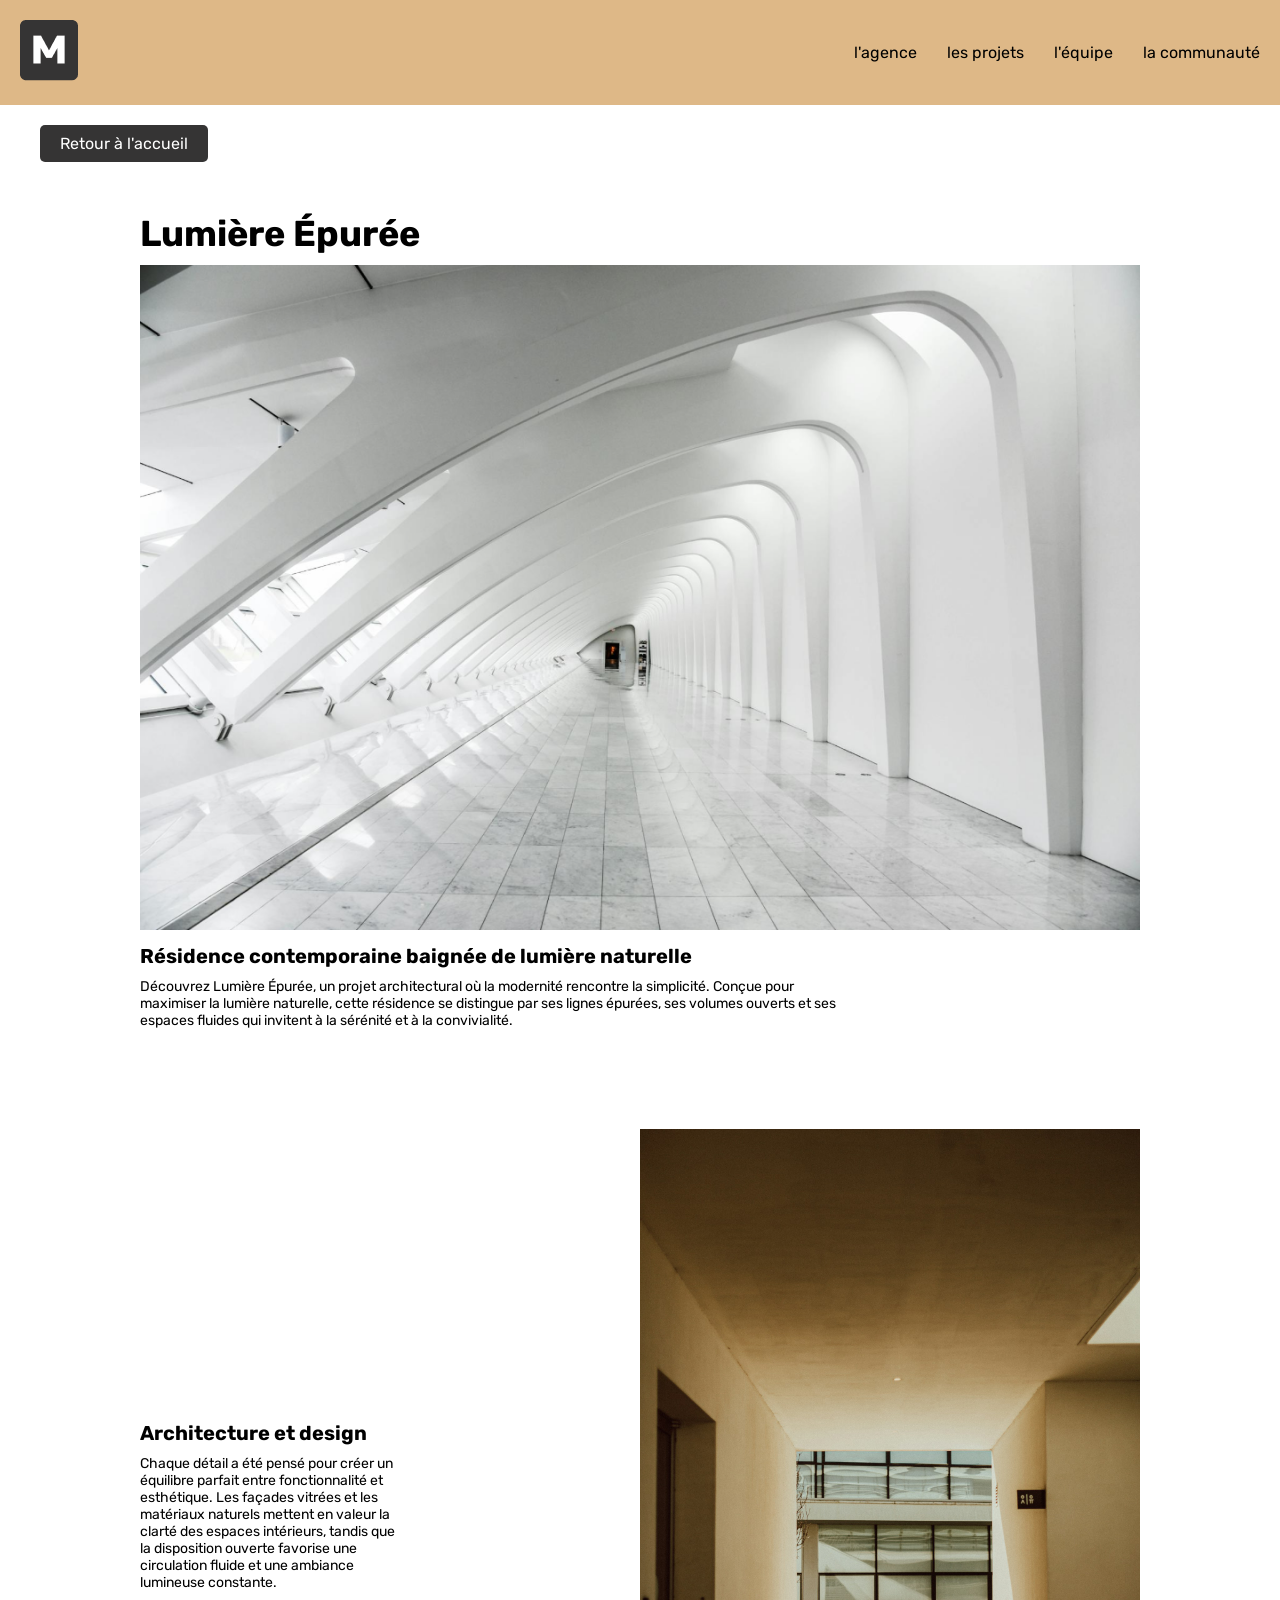
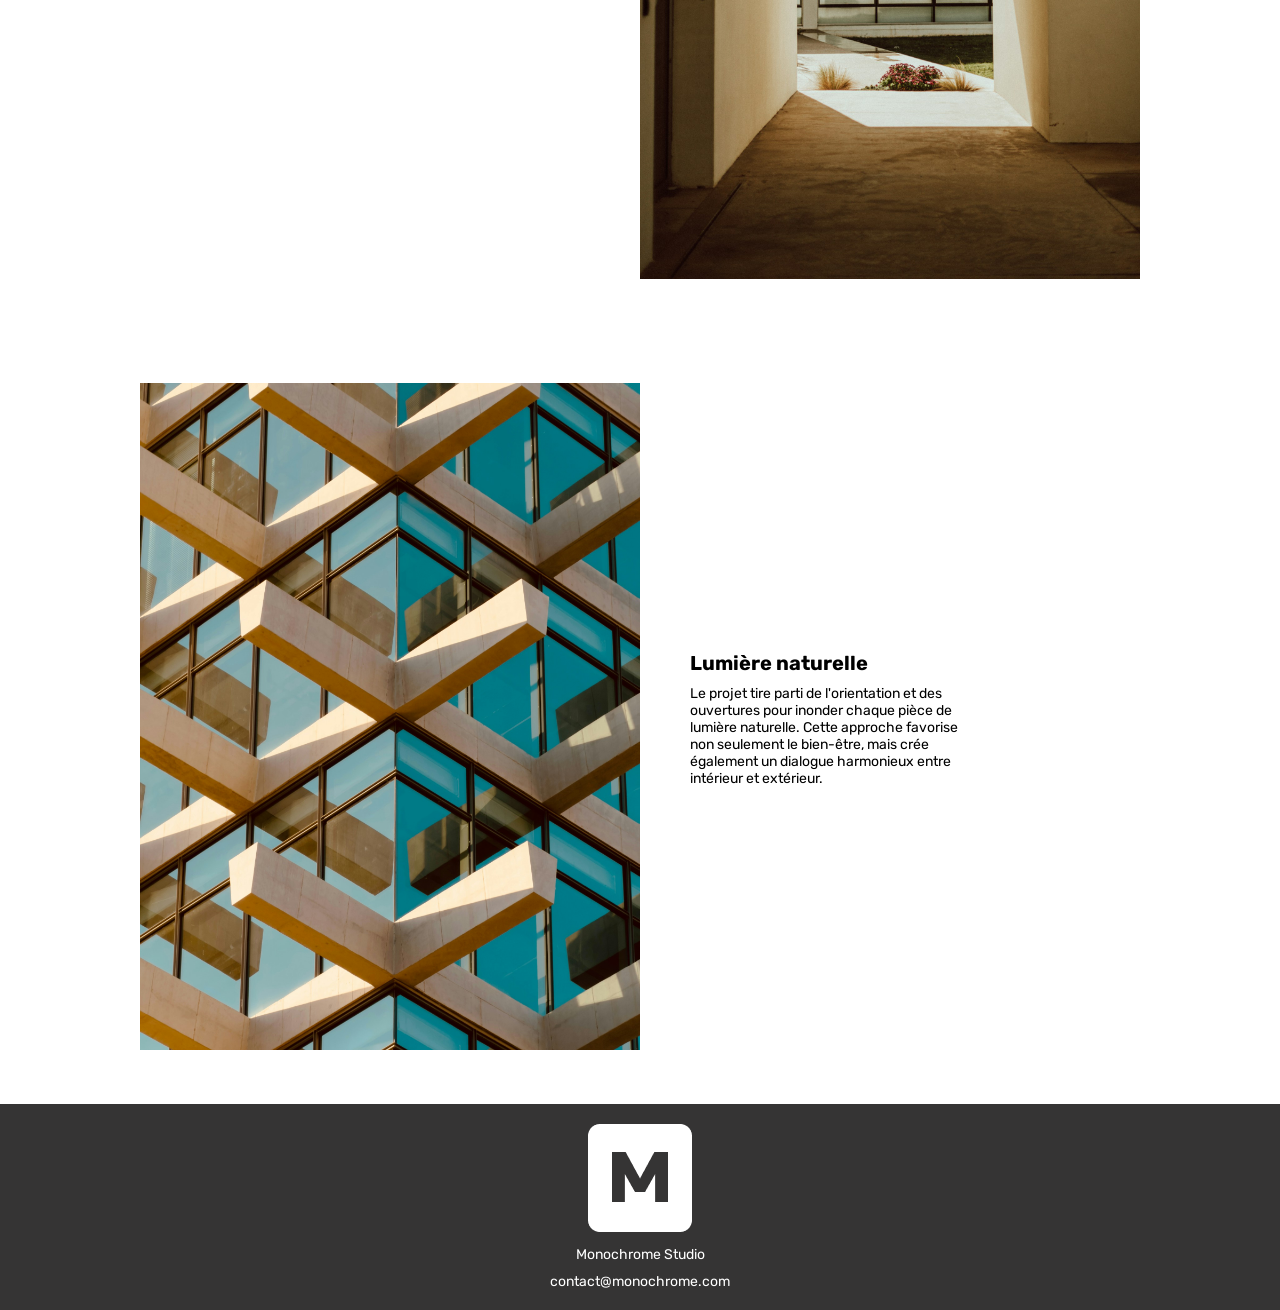
==== commit 8ad596c9: "flex" ====
--- a/page2.html
+++ b/page2.html
@@ -49,10 +49,12 @@
             <div class="container-1000">
                 <div class="flex">
 
-                    <div class="w-50 mt-100">
-                        <h3>Architecture et design</h3>
+                    <div class="w-50 flex align-items-center">
+                        <div>
+                            <h3>Architecture et design</h3>
 
-                        <p class="mt-10">Chaque détail a été pensé pour créer un <br> équilibre parfait entre fonctionnalité et <br> esthétique. Les façades vitrées et les <br> matériaux naturels mettent en valeur la <br> clarté des espaces intérieurs, tandis que <br> la disposition ouverte favorise une <br> circulation fluide et une ambiance <br> lumineuse constante.</p>
+                            <p class="mt-10">Chaque détail a été pensé pour créer un <br> équilibre parfait entre fonctionnalité et <br> esthétique. Les façades vitrées et les <br> matériaux naturels mettent en valeur la <br> clarté des espaces intérieurs, tandis que <br> la disposition ouverte favorise une <br> circulation fluide et une ambiance <br> lumineuse constante.</p>
+                        </div>
                     </div>
 
                     <div class="w-50">
@@ -69,12 +71,14 @@
 
                     <div class="w-50">
                         <img class="w-100" src="asset/lumière naturelle.jpg" alt="lumière naturelle">
-                    <div>
+                    </div>
 
-                    <div class="w-50">
-                        <h3>Lumière naturelle</h3>
+                    <div class="w-50 flex align-items-center padding-50">
+                        <div>
+                            <h3>Lumière naturelle</h3>
 
-                        <p>Le projet tire parti de l'orientation et des ouvertures pour inonder chaque pièce de lumière naturelle. Cette approche favorise non seulement le bien-être, mais crée également un dialogue harmonieux entre intérieur et extérieur.</p>
+                            <p class="mt-10">Le projet tire parti de l'orientation et des <br> ouvertures pour inonder chaque pièce de <br> lumière naturelle. Cette approche favorise <br> non seulement le bien-être, mais crée <br> également un dialogue harmonieux entre <br> intérieur et extérieur.</p>
+                        </div>
                     </div>
                 </div>
             </div>
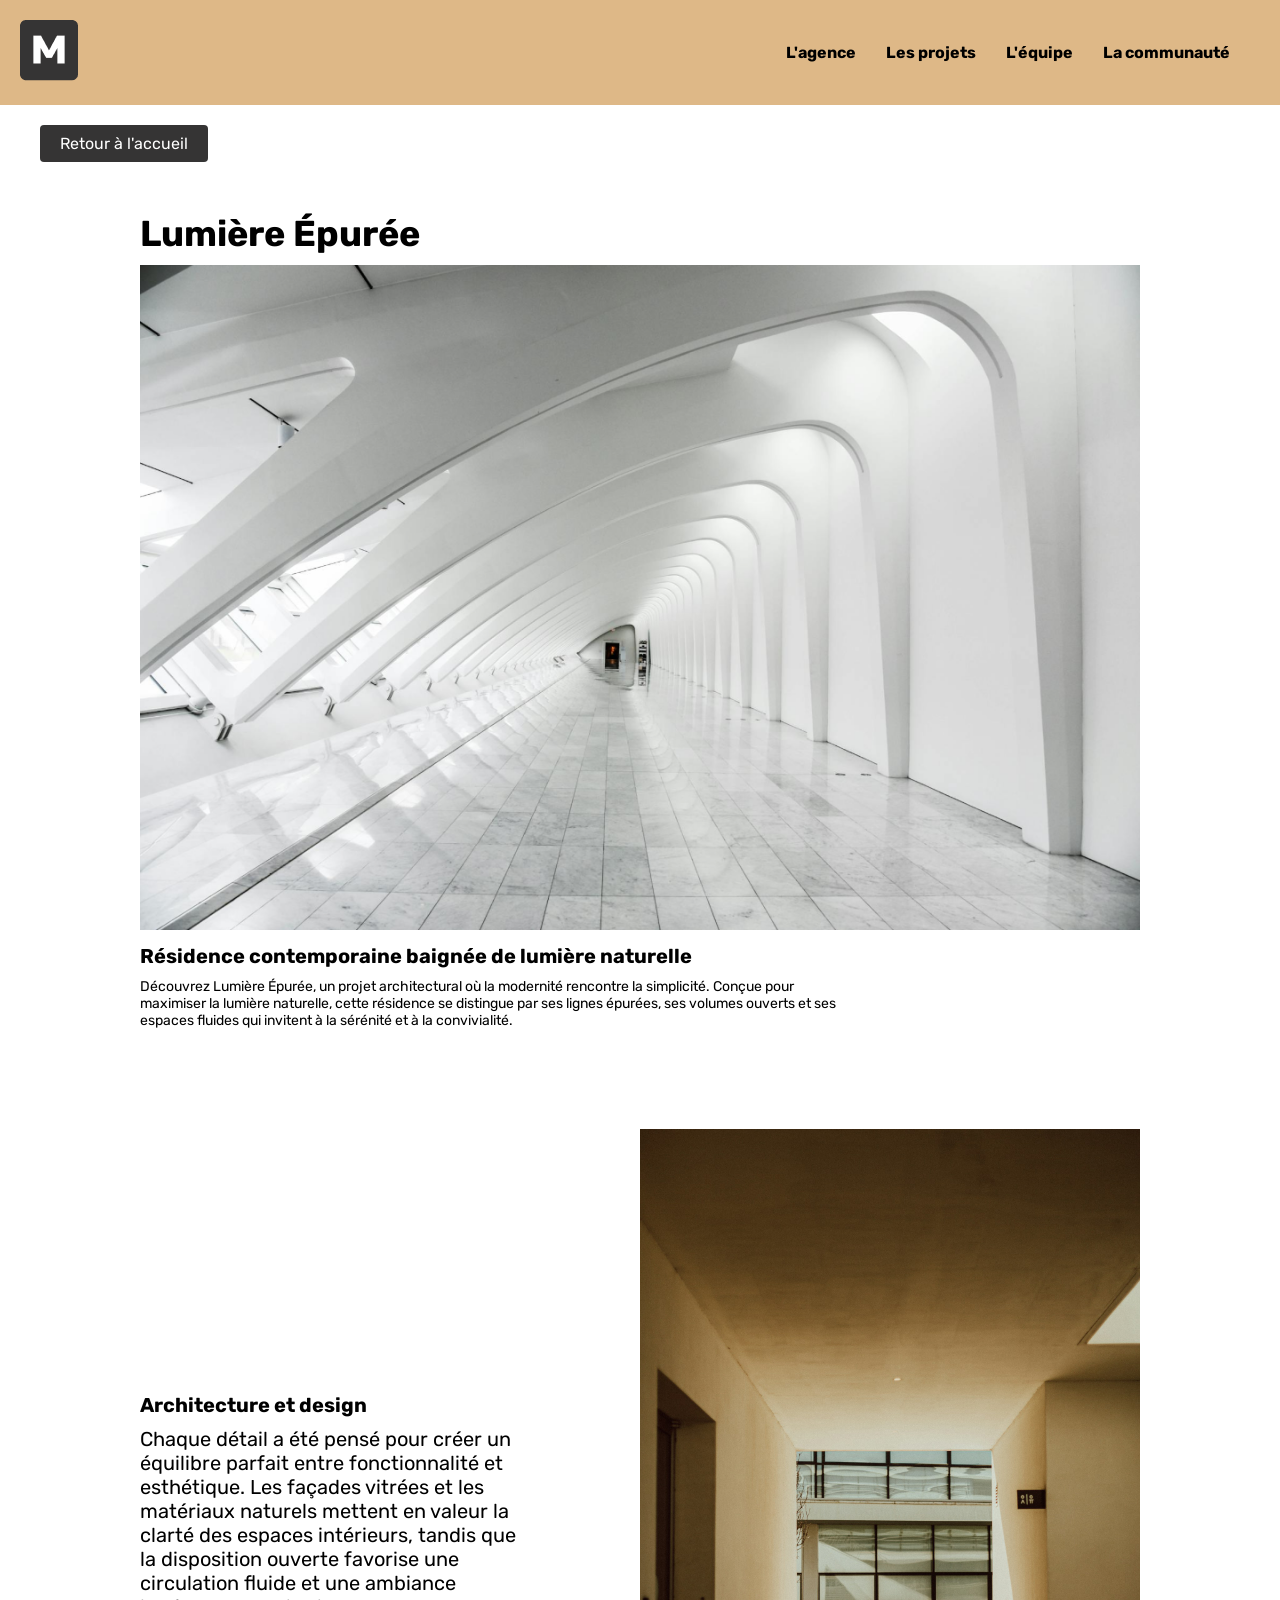
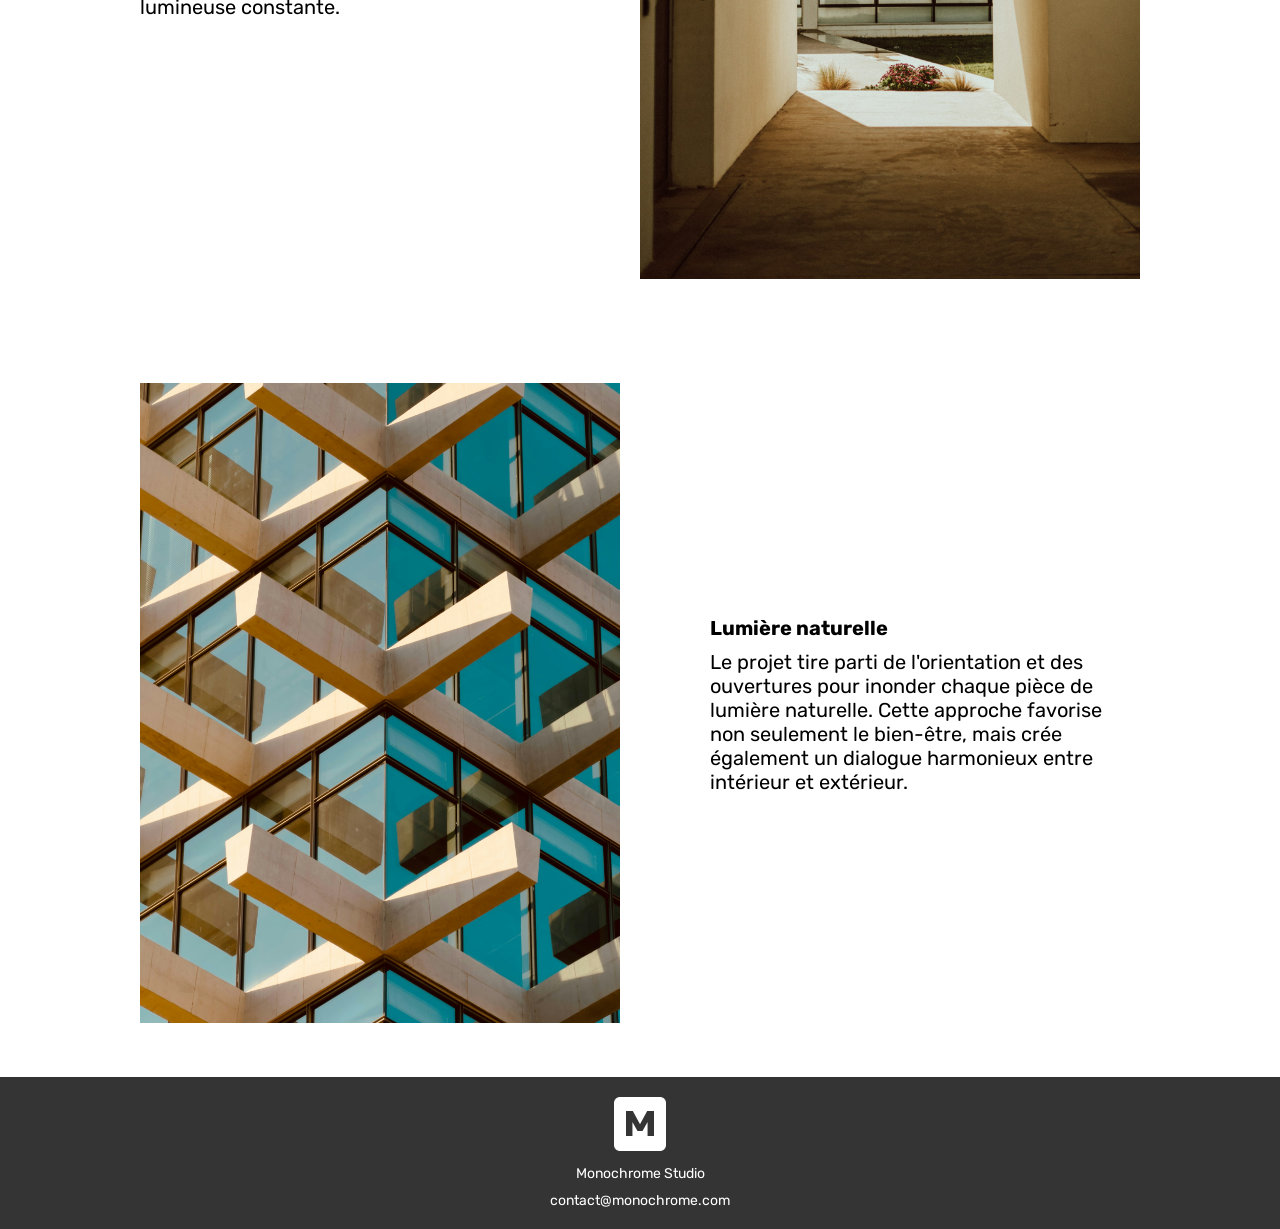
==== commit 1bda9d7f: "section 2" ====
--- a/page2.html
+++ b/page2.html
@@ -15,12 +15,12 @@
             <img src="asset/logo-black.png" alt="logo">
         </div>
 
-        <nav id="menu" class="gap-8">
+        <nav>
             <ul>
-                <li><a href="">l'agence</a></li>
-                <li><a href="">les projets</a></li>
-                <li><a href="">l'équipe</a></li>
-                <li><a href="">la communauté</a></li>
+                <li><a href="">L'agence</a></li>
+                <li><a href="">Les projets</a></li>
+                <li><a href="">L'équipe</a></li>
+                <li><a href="">La communauté</a></li>
             </ul>
         </nav>
 
@@ -47,13 +47,13 @@
 
         <section class="padding-50">
             <div class="container-1000">
-                <div class="flex">
+                <div class="flex align-items-center">
 
-                    <div class="w-50 flex align-items-center">
+                    <div class="w-50">
                         <div>
                             <h3>Architecture et design</h3>
 
-                            <p class="mt-10">Chaque détail a été pensé pour créer un <br> équilibre parfait entre fonctionnalité et <br> esthétique. Les façades vitrées et les <br> matériaux naturels mettent en valeur la <br> clarté des espaces intérieurs, tandis que <br> la disposition ouverte favorise une <br> circulation fluide et une ambiance <br> lumineuse constante.</p>
+                            <p class="mt-10 font-size-20">Chaque détail a été pensé pour créer un <br> équilibre parfait entre fonctionnalité et <br> esthétique. Les façades vitrées et les <br> matériaux naturels mettent en valeur la <br> clarté des espaces intérieurs, tandis que <br> la disposition ouverte favorise une <br> circulation fluide et une ambiance <br> lumineuse constante.</p>
                         </div>
                     </div>
 
@@ -67,19 +67,20 @@
 
         <section class="padding-50">
             <div class="container-1000">
-                <div class="flex">
+                <div class="flex align-items-center">
 
-                    <div class="w-50">
+                    <div class="w-48">
                         <img class="w-100" src="asset/lumière naturelle.jpg" alt="lumière naturelle">
                     </div>
 
-                    <div class="w-50 flex align-items-center padding-50">
-                        <div>
+                    <div class="w-48">
+                        <div class="ml-50">
                             <h3>Lumière naturelle</h3>
 
-                            <p class="mt-10">Le projet tire parti de l'orientation et des <br> ouvertures pour inonder chaque pièce de <br> lumière naturelle. Cette approche favorise <br> non seulement le bien-être, mais crée <br> également un dialogue harmonieux entre <br> intérieur et extérieur.</p>
+                            <p class="mt-10 font-size-20">Le projet tire parti de l'orientation et des <br> ouvertures pour inonder chaque pièce de <br> lumière naturelle. Cette approche favorise <br> non seulement le bien-être, mais crée <br> également un dialogue harmonieux entre <br> intérieur et extérieur.</p>
                         </div>
                     </div>
+
                 </div>
             </div>
         </section>
@@ -87,7 +88,7 @@
     </main>
     
     <footer>
-        <img src="asset/logo-white.png" alt="logo">
+        <img src="asset/logo-white.png" alt="logo" class="logo-footer">
         <p class="mt-10">Monochrome Studio</p>
         <p class="mt-10">contact@monochrome.com</p>
     </footer>
--- a/style.css
+++ b/style.css
@@ -29,16 +29,13 @@
     justify-content: space-between;
     align-items: center;
     gap: 30px;
+    padding-right: 30px;
 }
 
 li {
     list-style: none;
 }
 
-.gap-8 {
-    display: flex;
-    gap: 8px;
-}
 
 .blanc {
     color: #FFFFFF;
@@ -75,7 +72,8 @@
 a {
     text-decoration: none;
     color: black;
-    /* font-size: 16px; */
+    font-size: 16px;
+    font-weight: bold;
 }
 
 .black {
@@ -104,15 +102,10 @@
     font-size: 14px;
 }
 
-.paragraphe {
-    width: 307px;
-    height: 213px;
-}
-
-.paragraphes {
-    width: 315px;
-    height: 161px;
-}
+.font-size-20 {
+    font-size: 20px;
+}
+
 
 .flex {
     display: flex;
@@ -128,9 +121,6 @@
     justify-content: center;
 }
 
-.w-25{
-    width: 25%;
-}
 
 .w-30{
     width: 30%;
@@ -147,6 +137,7 @@
 .w-100{
     width: 100%;
 }
+
 
 .container-1200{
     max-width: 1200px;
@@ -162,12 +153,6 @@
     margin-right: auto;
 }
 
-.container-800{
-    max-width: 800px;
-    width: 100%;
-    margin-left: auto;
-    margin-right: auto;
-}
 
 .padding-10 {
     padding: 10px;
@@ -181,53 +166,23 @@
     padding: 50px;
 }
 
-.relative {
-    position: relative;
-    top: -150px;
-}
-
-.position {
-    position: relative;
-    left: 260px;
-}
 
 .bouton {
-    border-radius: 5px;
+    border-radius: 4px;
     background-color: #353434;
     padding: 9px 20px;
     color: white;
     display: inline-block;
+    font-weight: 400;
 }
 
 .btn {
-    border-radius: 5px;
+    border-radius: 4px;
     background-color: white;
     padding: 9px 18px;
     color: black;
     display: inline-block;
-}
-
-/*
-.bouton_deux {
-    border-radius: 5px;
-    background-color: #353434;
-    color: white;
-    padding: 9px 20px;
-    display: inline-block;
-    position: absolute;
-    top: 120px;
-}
-*/
-
-
-
-.architecture {
-    width: 350px;
-    height: 525px;
-}
-
-.marges {
-    margin-inline: 200px 200px;
+    font-weight: 400;
 }
 
 
@@ -243,8 +198,8 @@
     margin-top: 50px;
 }
 
-.mt-100{
-    margin-top: 100px;
+.ml-50{
+    margin-left: 50px;
 }
 
 
